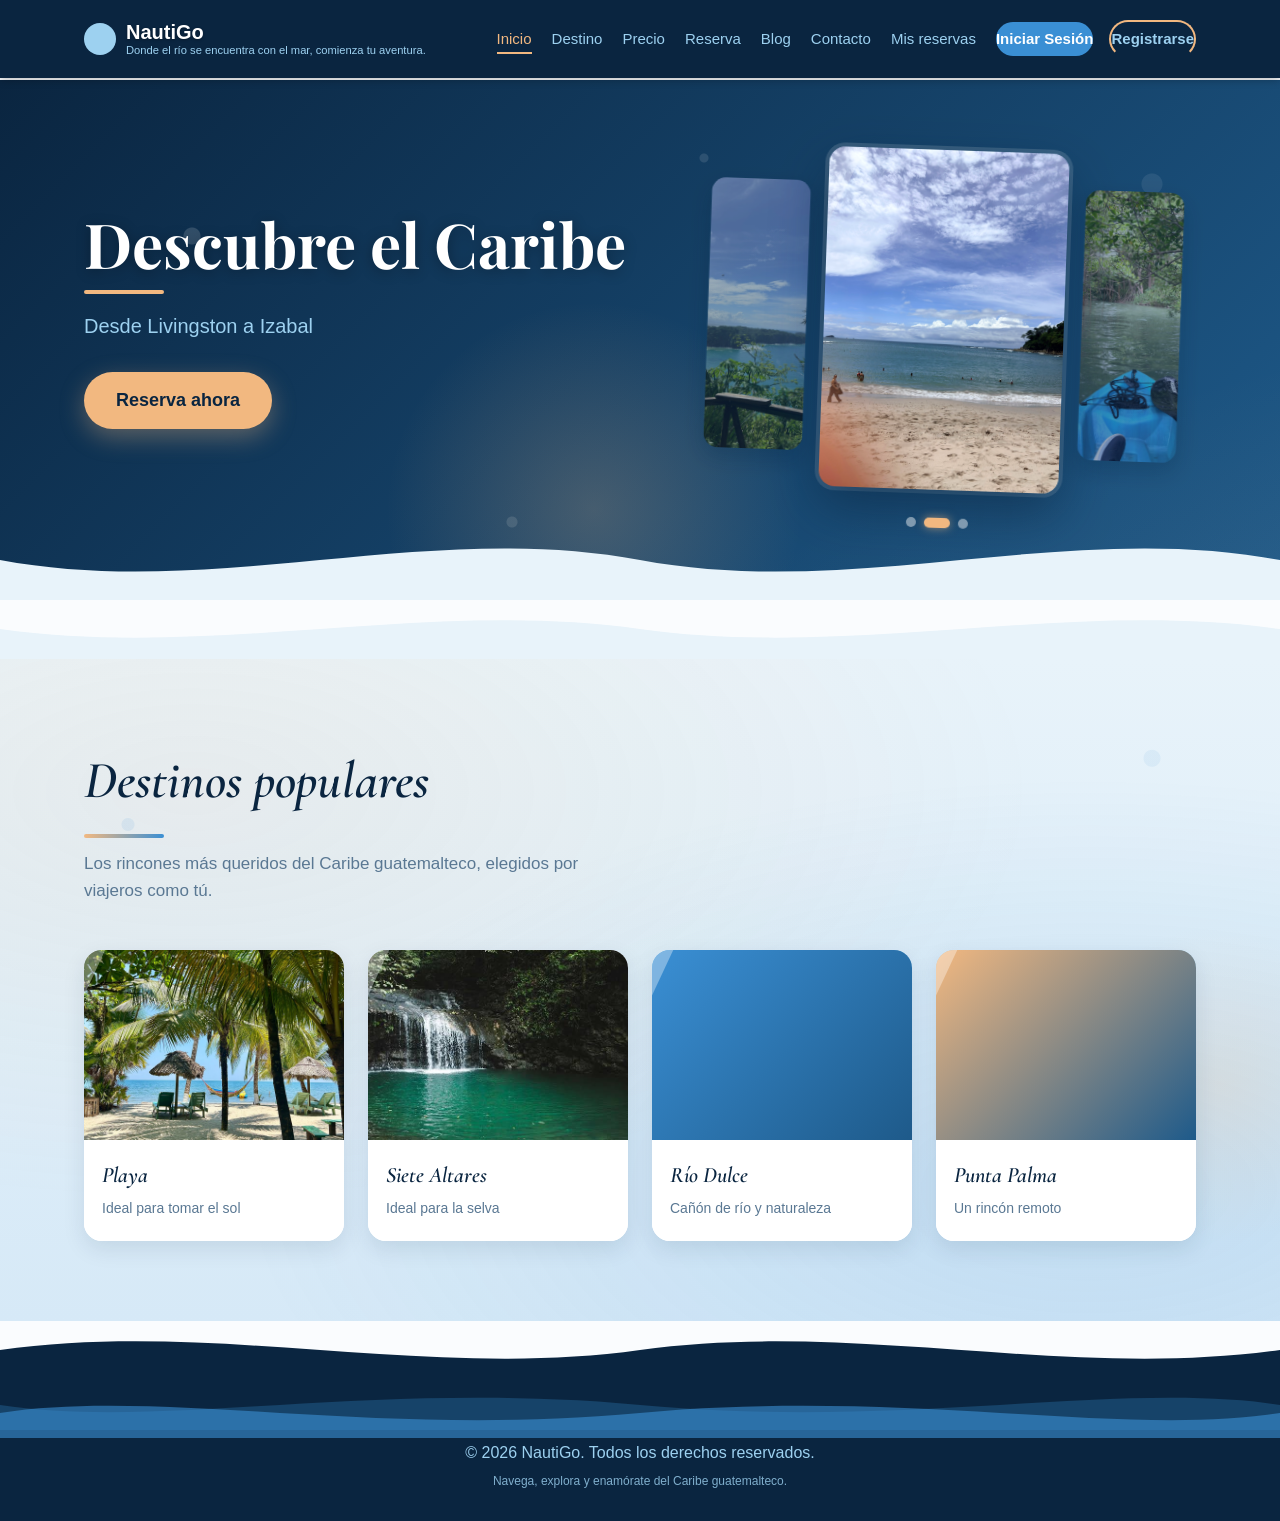
==== NautiGo/index.html @ 856a009d "Segundo guardado" ====
<!DOCTYPE html>
<html lang="es">
<head>
    <meta charset="UTF-8">
    <meta name="viewport" content="width=device-width, initial-scale=1.0">
    <title>NautiGo | Viajes en Lancha por el Caribe</title>

    <link rel="preconnect" href="https://fonts.googleapis.com">
    <link rel="preconnect" href="https://fonts.gstatic.com" crossorigin>
    <link href="https://fonts.googleapis.com/css2?family=Cormorant+Garamond:ital,wght@0,400;0,600;1,400;1,600&family=Playfair+Display:wght@400;700&display=swap" rel="stylesheet">

    <link rel="stylesheet" href="style.css">
</head>
<body>

    <!-- HEADER -->
    <header class="header">
        <div class="container">
            <div class="logo">
                <div class="logo-icon"></div>
                <div class="logo-info">
                    <span class="logo-text">NautiGo</span>
                    <small class="logo-lema">Donde el río se encuentra con el mar, comienza tu aventura.</small>
                </div>
            </div>
            <nav class="nav">
                <ul>
                    <li><a href="#" id="link-inicio" class="active">Inicio</a></li>
                    <li><a href="#" id="link-destino">Destino</a></li>
                    <li><a href="#">Precio</a></li>
                    <li><a href="#">Reserva</a></li>
                    <li><a href="#">Blog</a></li>
                    <li><a href="#">Contacto</a></li>
                    <li><a href="#" id="link-mis-reservas">Mis reservas</a></li>
                    <li id="header-usuario"></li>
                </ul>
            </nav>
        </div>
    </header>

    <!-- VISTA 1: INICIO -->
    <main id="vista-inicio">
        <section class="hero">
            <div class="container">
                <div class="hero-content">
                    <h1 class="hero-title">Descubre el Caribe</h1>
                    <p class="hero-subtitle">Desde Livingston a Izabal</p>
                    <a href="#" class="btn-cta">Reserva ahora</a>
                </div>
                <div class="hero-photo-wrap">
                    <div class="hero-carousel" id="heroCarousel">
                        <div class="carousel-slide" data-slide="0">
                            <img src="img/hero-boat.jpg" alt="Lancha 1">
                        </div>
                        <div class="carousel-slide active" data-slide="1">
                            <img src="img/hero-boat2.jpg" alt="Lancha 2">
                        </div>
                        <div class="carousel-slide" data-slide="2">
                            <img src="img/hero-boat3.jpg" alt="Lancha 3">
                        </div>
                        <button class="carousel-arrow carousel-arrow--prev" id="carouselPrev" aria-label="Anterior">‹</button>
                        <button class="carousel-arrow carousel-arrow--next" id="carouselNext" aria-label="Siguiente">›</button>
                        <div class="carousel-dots" id="carouselDots">
                            <button class="carousel-dot" data-slide="0" aria-label="1"></button>
                            <button class="carousel-dot active" data-slide="1" aria-label="2"></button>
                            <button class="carousel-dot" data-slide="2" aria-label="3"></button>
                        </div>
                    </div>
                </div>
            </div>
            <div class="hero-wave">
                <svg viewBox="0 0 1440 80" preserveAspectRatio="none">
                    <path d="M0,40 C240,80 480,0 720,40 C960,80 1200,0 1440,40 L1440,80 L0,80 Z"></path>
                </svg>
            </div>
        </section>

        <div class="wave-separator wave-separator--to-niebla">
            <svg viewBox="0 0 1440 60" preserveAspectRatio="none">
                <path d="M0,30 C240,60 480,0 720,30 C960,60 1200,0 1440,30 L1440,60 L0,60 Z"></path>
            </svg>
        </div>

        <section class="destinos" id="destinos">
            <div class="container">
                <h2 class="section-title">Destinos populares</h2>
                <p class="section-subtitle">Los rincones más queridos del Caribe guatemalteco, elegidos por viajeros como tú.</p>
                <div class="destinos-grid">
                    <article class="destino-card" id="card-playa">
                        <div class="card-image"><img src="img/playa.jpg" alt="Playa"></div>
                        <div class="card-content"><h3>Playa</h3><p>Ideal para tomar el sol</p></div>
                    </article>
                    <article class="destino-card" id="card-siete-altares">
                        <div class="card-image"><img src="img/siete-altares.jpg" alt="Siete Altares"></div>
                        <div class="card-content"><h3>Siete Altares</h3><p>Ideal para la selva</p></div>
                    </article>
                    <article class="destino-card" id="card-rio-dulce">
                        <div class="card-image"><span class="placeholder-text">Río Dulce</span></div>
                        <div class="card-content"><h3>Río Dulce</h3><p>Cañón de río y naturaleza</p></div>
                    </article>
                    <article class="destino-card" id="card-punta-palma">
                        <div class="card-image"><span class="placeholder-text">Punta Palma</span></div>
                        <div class="card-content"><h3>Punta Palma</h3><p>Un rincón remoto</p></div>
                    </article>
                </div>
            </div>
        </section>

        <div class="wave-separator wave-separator--light-to-dark">
            <svg viewBox="0 0 1440 60" preserveAspectRatio="none">
                <path d="M0,30 C240,0 480,60 720,30 C960,0 1200,60 1440,30 L1440,60 L0,60 Z"></path>
            </svg>
        </div>
    </main>

    <!-- VISTA 2: DESTINOS -->
    <main id="vista-destinos" class="oculto">
        <section class="hero hero-destinos">
            <div class="container">
                <div class="hero-content">
                    <h1 class="hero-title">Nuestros destinos</h1>
                    <p class="hero-subtitle">Encuentra tu próximo lugar en el Caribe</p>
                </div>
            </div>
        </section>
        <div class="wave-separator wave-separator--dark-to-light">
            <svg viewBox="0 0 1440 60" preserveAspectRatio="none">
                <path d="M0,30 C240,60 480,0 720,30 C960,60 1200,0 1440,30 L1440,60 L0,60 Z"></path>
            </svg>
        </div>
        <section class="destinos-area">
            <div class="container destinos-layout">
                <aside class="filtro-caja" id="filtro-caja">
                    <button id="btn-filtrar" class="filtrar-toggle" type="button">Filtrar ▾</button>
                    <div class="filtro-menu">
                        <p class="filtro-menu-titulo">Filtrar por:</p>
                        <div class="filtro-opciones">
                            <button class="filtro-opcion active" type="button" data-filtro="todos">Todos</button>
                            <button class="filtro-opcion" type="button" data-filtro="playa">Playas</button>
                            <button class="filtro-opcion" type="button" data-filtro="rio">Ríos</button>
                        </div>
                    </div>
                </aside>
                <div class="destinos-contenido">
                    <div class="lugares-grid" id="lugares-grid"></div>
                </div>
            </div>
        </section>
    </main>

    <!-- VISTA 3: DETALLE -->
    <main id="vista-detalle" class="oculto">
        <section class="detalle-hero">
            <img id="detalle-imagen" src="" alt="">
            <div class="detalle-overlay">
                <span id="detalle-tipo" class="lugar-tipo"></span>
                <h1 id="detalle-nombre"></h1>
                <p id="detalle-ubicacion"></p>
            </div>
        </section>
        <section class="detalle-area">
            <div class="container detalle-layout">
                <div class="detalle-principal">
                    <button id="btn-volver" class="btn-volver">← Volver</button>
                    <h2 class="detalle-subtitulo">Sobre este destino</h2>
                    <p id="detalle-descripcion" class="detalle-texto"></p>
                    <div class="detalle-cols">
                        <div class="detalle-col"><h3>✅ Incluye</h3><ul id="detalle-incluye"></ul></div>
                        <div class="detalle-col"><h3>❌ No incluye</h3><ul id="detalle-no-incluye"></ul></div>
                    </div>
                    <h2 class="detalle-subtitulo">Hoteles cercanos</h2>
                    <div id="detalle-hoteles" class="detalle-hoteles"></div>
                </div>
                <aside class="detalle-panel">
                    <h3>Calcula tu viaje</h3>
                    <label class="campo"><span>Fecha</span><input type="date" id="detalle-fecha"></label>
                    <div class="campo-doble">
                        <label class="campo"><span>Adultos</span><input type="number" id="detalle-adultos" min="1" max="12" value="2"></label>
                        <label class="campo"><span>Niños</span><input type="number" id="detalle-ninos" min="0" max="12" value="0"></label>
                    </div>
                    <label class="campo"><span>Lancha</span><select id="detalle-lancha"></select></label>
                    <label class="campo checkbox-campo"><input type="checkbox" id="detalle-con-hotel"><span>Agregar hotel</span></label>
                    <div id="detalle-hotel-selector" class="oculto">
                        <label class="campo"><span>Hotel</span><select id="detalle-hotel"></select></label>
                        <label class="campo"><span>Noches</span><input type="number" id="detalle-noches" min="1" max="30" value="1"></label>
                    </div>
                    <div class="detalle-desglose" id="detalle-desglose"></div>
                    <button class="btn-cta detalle-btn-reservar" id="detalle-btn-reservar">Reservar ahora</button>
                    <p id="detalle-temporada-info" class="detalle-temporada-info"></p>
                </aside>
            </div>
        </section>
    </main>

    <!-- VISTA 4: FORMULARIO -->
    <main id="vista-formulario" class="oculto">
        <section class="form-reserva-area">
            <div class="container">
                <button id="form-btn-volver" class="btn-volver">← Volver al detalle</button>
                <div class="form-reserva-layout">
                    <div class="form-reserva-principal">
                        <h1 class="form-reserva-titulo">Completa tu reserva</h1>
                        <p class="form-reserva-sub">Solo faltan tus datos para confirmar el viaje.</p>
                        <form id="form-reserva" novalidate>
                            <div class="campo"><label for="form-nombre">Nombre completo *</label><input type="text" id="form-nombre" required placeholder="Ej: Ana García"></div>
                            <div class="campo-doble">
                                <div class="campo"><label for="form-email">Correo electrónico *</label><input type="email" id="form-email" required placeholder="ana@correo.com"></div>
                                <div class="campo"><label for="form-telefono">Teléfono *</label><input type="tel" id="form-telefono" required placeholder="5555-1234"></div>
                            </div>
                            <div class="campo"><label for="form-notas">Notas adicionales (opcional)</label><textarea id="form-notas" rows="3" placeholder="Alergias, requerimientos especiales..."></textarea></div>
                            <div id="form-error" class="form-error oculto"></div>
                            <button type="submit" class="btn-cta form-btn-confirmar">Confirmar reserva</button>
                        </form>
                    </div>
                    <aside class="form-reserva-resumen">
                        <h3>Resumen de tu viaje</h3>
                        <div id="form-resumen-contenido"></div>
                    </aside>
                </div>
            </div>
        </section>
    </main>

    <!-- VISTA 5: CONFIRMACIÓN -->
    <main id="vista-confirmacion" class="oculto">
        <section class="confirmacion-area">
            <div class="container confirmacion-contenido">
                <div class="confirmacion-icono">✓</div>
                <h1 class="confirmacion-titulo">¡Reserva creada!</h1>
                <p class="confirmacion-sub">Tu código de reserva es:</p>
                <div class="confirmacion-codigo" id="confirmacion-codigo"></div>
                <p class="confirmacion-estado">Estado: <strong>Pendiente de confirmación por el lanchero</strong></p>
                <div class="confirmacion-detalle" id="confirmacion-detalle"></div>
                <div class="confirmacion-acciones">
                    <button id="btn-ver-mis-reservas" class="btn-cta">Ver mis reservas</button>
                    <button id="btn-volver-inicio" class="btn-secundario">Volver al inicio</button>
                </div>
            </div>
        </section>
    </main>

    <!-- VISTA 6: MIS RESERVAS -->
    <main id="vista-mis-reservas" class="oculto">
        <section class="mis-reservas-area">
            <div class="container">
                <button id="mis-reservas-volver" class="btn-volver">← Volver</button>
                <h1 class="mis-reservas-titulo">Mis reservas</h1>
                <p class="mis-reservas-sub">Estas son las reservas guardadas en este navegador.</p>
                <div id="mis-reservas-lista" class="mis-reservas-lista"></div>
                <p id="mis-reservas-vacio" class="mis-reservas-vacio oculto">Aún no tienes reservas. ¡Explora los destinos y reserva tu primer viaje!</p>
            </div>
        </section>
    </main>
<!-- VISTA: LOGIN -->
<main id="vista-login" class="oculto">
    <section class="auth-area">
        <div class="container auth-layout">
            <div class="auth-card">
                <h1 class="auth-titulo">Iniciar sesión</h1>
                <p class="auth-sub">Bienvenido de vuelta a NautiGo</p>
                <form id="form-login">
                    <div class="campo">
                        <label for="login-email">Correo electrónico</label>
                        <input type="email" id="login-email" required placeholder="tu@correo.com">
                    </div>
                    <div class="campo">
                        <label for="login-password">Contraseña</label>
                        <input type="password" id="login-password" required placeholder="••••••">
                    </div>
                    <div id="login-error" class="form-error oculto"></div>
                    <button type="submit" class="btn-cta auth-btn">Entrar</button>
                </form>
                <p class="auth-alt">
                    ¿No tienes cuenta?
                    <a href="#" id="ir-registro">Regístrate aquí</a>
                </p>
                <p class="auth-admin-hint">
                    <small>Admin demo: <strong>admin@nautigo.com</strong> / <strong>admin123</strong></small>
                </p>
            </div>
        </div>
    </section>
</main>

<!-- VISTA: REGISTRO -->
<main id="vista-registro" class="oculto">
    <section class="auth-area">
        <div class="container auth-layout">
            <div class="auth-card auth-card-wide">
                <h1 class="auth-titulo">Crear cuenta</h1>
                <p class="auth-sub">Únete a NautiGo como cliente o lanchero</p>

                <div class="reg-tabs">
                    <button type="button" class="reg-tab active" data-rol="cliente">👤 Cliente</button>
                    <button type="button" class="reg-tab" data-rol="lanchero">🚤 Lanchero</button>
                </div>

                <input type="hidden" id="reg-rol" value="cliente">

                <form id="form-registro">
                    <div class="campo">
                        <label for="reg-nombre">Nombre completo *</label>
                        <input type="text" id="reg-nombre" required placeholder="Ana García">
                    </div>
                    <div class="campo-doble">
                        <div class="campo">
                            <label for="reg-email">Correo *</label>
                            <input type="email" id="reg-email" required placeholder="ana@correo.com">
                        </div>
                        <div class="campo">
                            <label for="reg-telefono">Teléfono</label>
                            <input type="tel" id="reg-telefono" placeholder="5555-1234">
                        </div>
                    </div>
                    <div class="campo">
                        <label for="reg-password">Contraseña * (mín. 6 caracteres)</label>
                        <input type="password" id="reg-password" required placeholder="••••••" minlength="6">
                    </div>

                    <div id="reg-campos-lanchero" class="oculto">
                        <h3 class="reg-seccion">Datos de tu lancha</h3>
                        <div class="campo">
                            <label for="reg-lancha-nombre">Nombre de la lancha</label>
                            <input type="text" id="reg-lancha-nombre" placeholder="Ej: La Perla">
                        </div>
                        <div class="campo-doble">
                            <div class="campo">
                                <label for="reg-lancha-capacidad">Capacidad (personas)</label>
                                <input type="number" id="reg-lancha-capacidad" value="8" min="1" max="30">
                            </div>
                            <div class="campo">
                                <label for="reg-lancha-motor">Motor (HP)</label>
                                <input type="number" id="reg-lancha-motor" value="40" min="5" max="300">
                            </div>
                        </div>
                        <div class="campo">
                            <label for="reg-lancha-gasolina">Costo gasolina por hora (Q)</label>
                            <input type="number" id="reg-lancha-gasolina" value="80" min="10" step="5">
                        </div>
                    </div>

                    <div id="reg-error" class="form-error oculto"></div>
                    <button type="submit" class="btn-cta auth-btn">Registrarme</button>
                </form>
                <p class="auth-alt">
                    ¿Ya tienes cuenta?
                    <a href="#" id="ir-login">Inicia sesión</a>
                </p>
            </div>
        </div>
    </section>
</main>

<!-- VISTA: PANEL LANCHEO -->
<main id="vista-panel-lanchero" class="oculto">
    <section class="panel-area">
        <div class="container">
            <button class="btn-volver" onclick="mostrarInicio()">← Volver al inicio</button>
            <h1 class="panel-titulo">Panel del Lanchero</h1>
            <p class="panel-sub">Gestiona tu cuenta y revisa tus reservas</p>

            <div class="panel-grid">
                <div class="panel-card">
                    <h3>Mi cuenta</h3>
                    <p><strong>Nombre:</strong> <span id="pl-nombre"></span></p>
                    <p><strong>Email:</strong> <span id="pl-email"></span></p>
                    <p><strong>Estado:</strong> <span id="pl-estado"></span></p>
                </div>

                <div class="panel-card">
                    <h3>Mi lancha</h3>
                    <p><strong>Nombre:</strong> <span id="pl-lancha-nombre"></span></p>
                    <p><strong>Capacidad:</strong> <span id="pl-lancha-capacidad"></span></p>
                    <p><strong>Motor:</strong> <span id="pl-lancha-motor"></span></p>
                    <p><strong>Gasolina:</strong> <span id="pl-lancha-gasolina"></span></p>
                    <p><strong>Activa:</strong> <span id="pl-lancha-activa"></span></p>
                </div>
            </div>

            <h2 class="panel-seccion">Mis reservas</h2>
            <div id="pl-reservas" class="panel-lista"></div>
        </div>
    </section>
</main>

<!-- VISTA: PANEL ADMIN -->
<main id="vista-panel-admin" class="oculto">
    <section class="panel-area">
        <div class="container">
            <button class="btn-volver" onclick="mostrarInicio()">← Volver al inicio</button>
            <h1 class="panel-titulo">Panel de Administración</h1>
            <p class="panel-sub">Gestiona lancheros, hoteles y reservas</p>

            <h2 class="panel-seccion">🚤 Lancheros</h2>
            <div id="admin-lancheros" class="panel-lista"></div>

            <h2 class="panel-seccion">🏨 Hoteles</h2>
            <form id="form-hotel-admin" class="admin-form-hotel">
                <div class="campo-doble">
                    <div class="campo">
                        <label>Nombre</label>
                        <input type="text" id="hotel-nombre" required placeholder="Hotel Paraíso">
                    </div>
                    <div class="campo">
                        <label>Categoría</label>
                        <select id="hotel-categoria">
                            <option value="economico">Económico</option>
                            <option value="medio" selected>Medio</option>
                            <option value="boutique">Boutique</option>
                        </select>
                    </div>
                </div>
                <div class="campo-doble">
                    <div class="campo">
                        <label>Precio por noche (Q)</label>
                        <input type="number" id="hotel-precio" required min="50" step="50">
                    </div>
                    <div class="campo">
                        <label>Estrellas (1-5)</label>
                        <input type="number" id="hotel-estrellas" min="1" max="5" value="3">
                    </div>
                </div>
                <div class="campo">
                    <label>Ubicación</label>
                    <input type="text" id="hotel-ubicacion" placeholder="Livingston centro">
                </div>
                <div class="campo">
                    <label>Descripción</label>
                    <textarea id="hotel-descripcion" rows="2" placeholder="Hotel con vista al mar..."></textarea>
                </div>
                <button type="submit" class="btn-cta">Agregar hotel</button>
            </form>
            <div id="admin-hoteles" class="panel-lista"></div>

            <h2 class="panel-seccion">📋 Todas las reservas</h2>
            <div id="admin-reservas" class="panel-lista"></div>
        </div>
    </section>
</main>
    <!-- FOOTER -->
    <footer class="footer">
        <div class="container">
            <p>&copy; 2026 NautiGo. Todos los derechos reservados.</p>
            <small class="footer-lema">Navega, explora y enamórate del Caribe guatemalteco.</small>
        </div>
    </footer>

    <!-- SCRIPTS -->
    <script src="datos.js"></script>
    <script>
        /* NAVEGACIÓN */
        var vistaInicio      = document.getElementById('vista-inicio');
        var vistaDestinos    = document.getElementById('vista-destinos');
        var vistaDetalle     = document.getElementById('vista-detalle');
        var vistaFormulario  = document.getElementById('vista-formulario');
        var vistaConfirmacion= document.getElementById('vista-confirmacion');
        var vistaMisReservas = document.getElementById('vista-mis-reservas');
        var linkInicio       = document.getElementById('link-inicio');
        var linkDestino      = document.getElementById('link-destino');

        function ocultarTodas() {
            vistaInicio.classList.add('oculto');
            vistaDestinos.classList.add('oculto');
            vistaDetalle.classList.add('oculto');
            vistaFormulario.classList.add('oculto');
            vistaConfirmacion.classList.add('oculto');
            vistaMisReservas.classList.add('oculto');
        }

        function mostrarInicio(e) {
            if (e) e.preventDefault();
            ocultarTodas();
            vistaInicio.classList.remove('oculto');
            linkInicio.classList.add('active');
            linkDestino.classList.remove('active');
            window.scrollTo(0, 0);
        }

        function mostrarDestinos(e) {
            if (e) e.preventDefault();
            ocultarTodas();
            vistaDestinos.classList.remove('oculto');
            linkDestino.classList.add('active');
            linkInicio.classList.remove('active');
            window.scrollTo(0, 0);
        }

        linkInicio.addEventListener('click', mostrarInicio);
        linkDestino.addEventListener('click', mostrarDestinos);

        /* LUGARES */
        var lugaresGrid = document.getElementById('lugares-grid');
        var filtroActual = 'todos';
        var observerLugares = null;
        var detalleActualId = null;
        var reservaEnProceso = null;

        function observarTarjetas() {
            var cards = document.querySelectorAll('.lugar-card:not(.visible)');
            if (!('IntersectionObserver' in window)) {
                cards.forEach(function (c) { c.classList.add('visible'); });
                return;
            }
            if (!observerLugares) {
                observerLugares = new IntersectionObserver(function (entries) {
                    entries.forEach(function (entry) {
                        if (entry.isIntersecting) {
                            entry.target.classList.add('visible');
                            observerLugares.unobserve(entry.target);
                        }
                    });
                }, { threshold: 0.15 });
            }
            cards.forEach(function (c) { observerLugares.observe(c); });
        }

        function renderizarLugares() {
            lugaresGrid.innerHTML = '';
            var filtrados = destinos.filter(function (l) {
                return filtroActual === 'todos' || l.tipo === filtroActual;
            });
            filtrados.forEach(function (lugar, i) {
                var card = document.createElement('article');
                card.className = 'lugar-card';
                card.style.animationDelay = (i * 0.08) + 's';
                card.setAttribute('data-id', lugar.id);
                var etiqueta = lugar.tipo.charAt(0).toUpperCase() + lugar.tipo.slice(1);
                card.innerHTML =
                    '<div class="lugar-imagen">' + lugar.nombre + '</div>' +
                    '<div class="lugar-info">' +
                        '<span class="lugar-tipo">' + etiqueta + '</span>' +
                        '<h3>' + lugar.nombre + '</h3>' +
                        '<p>' + lugar.descripcionCorta + '</p>' +
                    '</div>';
                card.addEventListener('click', function () { abrirDetalle(lugar.id); });
                lugaresGrid.appendChild(card);
            });
            observarTarjetas();
        }

        var opciones = document.querySelectorAll('.filtro-opcion');
        opciones.forEach(function (opcion) {
            opcion.addEventListener('click', function () {
                opciones.forEach(function (o) { o.classList.remove('active'); });
                opcion.classList.add('active');
                filtroActual = opcion.getAttribute('data-filtro');
                renderizarLugares();
            });
        });

        renderizarLugares();

        /* PARALLAX */
        (function () {
            var root = document.documentElement;
            var header = document.querySelector('.header');
            var ticking = false;
            function onScroll() {
                var y = window.scrollY || window.pageYOffset;
                root.style.setProperty('--scroll-y', y + 'px');
                if (y > 40) header.classList.add('scrolled');
                else header.classList.remove('scrolled');
                ticking = false;
            }
            window.addEventListener('scroll', function () {
                if (!ticking) {
                    window.requestAnimationFrame(onScroll);
                    ticking = true;
                }
            }, { passive: true });
            onScroll();
        })();

        /* CARRUSEL */
        (function () {
            var carrusel = document.getElementById('heroCarousel');
            if (!carrusel) return;
            var slides = carrusel.querySelectorAll('.carousel-slide');
            var dots   = carrusel.querySelectorAll('.carousel-dot');
            var prev   = document.getElementById('carouselPrev');
            var next   = document.getElementById('carouselNext');
            var actual = 1, total = slides.length, intervalo = null, tiempoAuto = 5000, pausado = false, animando = false;

            function irA(indice) {
                if (animando) return;
                if (indice < 0) indice = total - 1;
                if (indice >= total) indice = 0;
                if (indice === actual) return;
                animando = true;
                slides.forEach(function (s, i) { s.classList.toggle('active', i === indice); });
                dots.forEach(function (d, i) { d.classList.toggle('active', i === indice); });
                actual = indice;
                setTimeout(function () { animando = false; }, 720);
            }
            function siguiente() { irA(actual + 1); }
            function anterior()  { irA(actual - 1); }

            next.addEventListener('click', function () { siguiente(); reiniciarAuto(); });
            prev.addEventListener('click', function () { anterior(); reiniciarAuto(); });

            slides.forEach(function (slide, i) {
                slide.addEventListener('click', function () { irA(i); reiniciarAuto(); });
            });
            dots.forEach(function (dot) {
                dot.addEventListener('click', function () { irA(parseInt(dot.getAttribute('data-slide'), 10)); reiniciarAuto(); });
            });

            function iniciarAuto() {
                detenerAuto();
                intervalo = setInterval(function () { if (!pausado && !animando) siguiente(); }, tiempoAuto);
            }
            function detenerAuto() { if (intervalo) { clearInterval(intervalo); intervalo = null; } }
            function reiniciarAuto() { iniciarAuto(); }

            carrusel.addEventListener('mouseenter', function () { pausado = true; });
            carrusel.addEventListener('mouseleave', function () { pausado = false; });

            document.addEventListener('keydown', function (e) {
                if (vistaInicio.classList.contains('oculto')) return;
                if (e.key === 'ArrowLeft')  { anterior();  reiniciarAuto(); }
                if (e.key === 'ArrowRight') { siguiente(); reiniciarAuto(); }
            });

            var touchStartX = 0;
            carrusel.addEventListener('touchstart', function (e) { touchStartX = e.changedTouches[0].screenX; }, { passive: true });
            carrusel.addEventListener('touchend', function (e) {
                var diff = e.changedTouches[0].screenX - touchStartX;
                if (Math.abs(diff) > 40) { if (diff < 0) siguiente(); else anterior(); reiniciarAuto(); }
            }, { passive: true });

            iniciarAuto();
        })();

        /* DETALLE */
        function hoyISO() {
            var d = new Date();
            return d.getFullYear() + '-' + String(d.getMonth()+1).padStart(2,'0') + '-' + String(d.getDate()).padStart(2,'0');
        }

        function abrirDetalle(destinoId) {
            var destino = destinos.find(function (d) { return d.id === destinoId; });
            if (!destino) return;
            var tour = tourDeDestino(destinoId);
            if (!tour) return;
            detalleActualId = destinoId;

            document.getElementById('detalle-imagen').src = destino.imagen;
            document.getElementById('detalle-imagen').alt = destino.nombre;
            document.getElementById('detalle-nombre').textContent = destino.nombre;
            document.getElementById('detalle-tipo').textContent = destino.tipo;
            document.getElementById('detalle-ubicacion').textContent = '📍 ' + destino.ubicacion;
            document.getElementById('detalle-descripcion').textContent = destino.descripcionLarga;

            var ulIncluye = document.getElementById('detalle-incluye');
            var ulNo = document.getElementById('detalle-no-incluye');
            ulIncluye.innerHTML = '';
            ulNo.innerHTML = '';
            destino.incluye.forEach(function (i) { var li = document.createElement('li'); li.textContent = i; ulIncluye.appendChild(li); });
            destino.noIncluye.forEach(function (i) { var li = document.createElement('li'); li.textContent = i; ulNo.appendChild(li); });

            var contHoteles = document.getElementById('detalle-hoteles');
            contHoteles.innerHTML = '';
            hoteles.forEach(function (h) {
                var estrellas = '★'.repeat(h.estrellas) + '☆'.repeat(5 - h.estrellas);
                var div = document.createElement('div');
                div.className = 'hotel-mini';
                div.innerHTML =
                    '<span class="categoria">' + h.categoria + '</span>' +
                    '<h4>' + h.nombre + '</h4>' +
                    '<div class="estrellas">' + estrellas + '</div>' +
                    '<div class="precio">' + Q(h.precioNoche) + ' <small>/noche</small></div>';
                contHoteles.appendChild(div);
            });

            document.getElementById('detalle-fecha').value = hoyISO();
            document.getElementById('detalle-fecha').min = hoyISO();
            document.getElementById('detalle-adultos').value = Math.max(tour.minPersonas || 1, 2);
            document.getElementById('detalle-ninos').value = 0;

            var selectLancha = document.getElementById('detalle-lancha');
            selectLancha.innerHTML = '';
            lanchas.filter(function (l) { return l.activa; }).forEach(function (l) {
                var lanchero = lancheroDeLancha(l.id);
                var opt = document.createElement('option');
                opt.value = l.id;
                opt.textContent = l.nombre + ' — ' + lanchero.nombre + ' (cap. ' + l.capacidad + ')';
                selectLancha.appendChild(opt);
            });

            var selectHotel = document.getElementById('detalle-hotel');
            selectHotel.innerHTML = '';
            hoteles.forEach(function (h) {
                var opt = document.createElement('option');
                opt.value = h.id;
                opt.textContent = h.nombre + ' — ' + Q(h.precioNoche) + '/noche';
                selectHotel.appendChild(opt);
            });

            document.getElementById('detalle-con-hotel').checked = false;
            document.getElementById('detalle-hotel-selector').classList.add('oculto');
            document.getElementById('detalle-noches').value = 1;

            actualizarDesglose();

            ocultarTodas();
            vistaDetalle.classList.remove('oculto');
            window.scrollTo(0, 0);
        }

        function actualizarDesglose() {
            if (!detalleActualId) return;
            var tour = tourDeDestino(detalleActualId);
            var fecha = document.getElementById('detalle-fecha').value || hoyISO();
            var adultos = parseInt(document.getElementById('detalle-adultos').value, 10) || 1;
            var ninos = parseInt(document.getElementById('detalle-ninos').value, 10) || 0;
            var lanchaId = document.getElementById('detalle-lancha').value;
            var conHotel = document.getElementById('detalle-con-hotel').checked;
            var hotelId = conHotel ? document.getElementById('detalle-hotel').value : null;
            var noches = conHotel ? (parseInt(document.getElementById('detalle-noches').value, 10) || 1) : 0;

            var resultado = calcularPrecioReserva({
                tourId: tour.id, lanchaId: lanchaId, fecha: fecha,
                adultos: adultos, ninos: ninos, hotelId: hotelId, noches: noches
            });

            var d = resultado.desglose;
            var html = '';

            if (tour.tipoPrecio === 'persona') {
                html += '<div class="desglose-linea"><span>' + adultos + ' adulto(s) × ' + Q(tour.precioAdulto) + '</span><span>' + Q(tour.precioAdulto * adultos) + '</span></div>';
                if (ninos > 0) {
                    html += '<div class="desglose-linea"><span>' + ninos + ' niño(s) × ' + Q(tour.precioNino) + '</span><span>' + Q(tour.precioNino * ninos) + '</span></div>';
                }
            } else {
                html += '<div class="desglose-linea"><span>Lancha completa</span><span>' + Q(tour.precioLancha) + '</span></div>';
            }

            html += '<div class="desglose-linea"><span>⛽ Gasolina</span><span>' + Q(d.gasolina) + '</span></div>';

            if (d.costoHotel > 0) {
                html += '<div class="desglose-linea"><span>🏨 Hotel (' + noches + ' noche' + (noches > 1 ? 's' : '') + ')</span><span>' + Q(d.costoHotel) + '</span></div>';
            }
            if (d.multiplicador !== 1) {
                html += '<div class="desglose-linea"><span>Temporada (' + resultado.temporada.nombre + ' ×' + d.multiplicador + ')</span><span>' + Q(d.total - d.subtotal) + '</span></div>';
            }
            html += '<div class="desglose-linea desglose-total"><span>Total</span><span>' + Q(d.total) + '</span></div>';
            document.getElementById('detalle-desglose').innerHTML = html;

            var info = document.getElementById('detalle-temporada-info');
            info.textContent = resultado.temporada.nombre + ' (×' + resultado.temporada.multiplicador + ')';
            info.className = 'detalle-temporada-info' + (resultado.temporada.id === 'alta' ? ' alta' : '');
        }

        ['detalle-fecha','detalle-adultos','detalle-ninos','detalle-lancha','detalle-hotel','detalle-noches'].forEach(function (id) {
            var el = document.getElementById(id);
            if (el) { el.addEventListener('input', actualizarDesglose); el.addEventListener('change', actualizarDesglose); }
        });

        document.getElementById('detalle-con-hotel').addEventListener('change', function () {
            document.getElementById('detalle-hotel-selector').classList.toggle('oculto', !this.checked);
            actualizarDesglose();
        });

        document.getElementById('btn-volver').addEventListener('click', function () {
            ocultarTodas();
            vistaDestinos.classList.remove('oculto');
            linkDestino.classList.add('active');
            linkInicio.classList.remove('active');
            window.scrollTo(0, 0);
        });

        /* TARJETAS DESTACADAS DEL INICIO */
        var mapaTarjetas = {
            'card-playa': 'playa-blanca',
            'card-siete-altares': 'siete-altares',
            'card-rio-dulce': 'rio-dulce',
            'card-punta-palma': 'punta-palma'
        };
        Object.keys(mapaTarjetas).forEach(function (cardId) {
            var card = document.getElementById(cardId);
            if (card) {
                card.style.cursor = 'pointer';
                card.addEventListener('click', function () { abrirDetalle(mapaTarjetas[cardId]); });
            }
        });

        /* RESERVAS */
        var RESERVAS_KEY = 'nautigo_reservas';

        function leerReservas() {
            try { var d = localStorage.getItem(RESERVAS_KEY); return d ? JSON.parse(d) : []; }
            catch (e) { return []; }
        }
        function guardarReservas(lista) { localStorage.setItem(RESERVAS_KEY, JSON.stringify(lista)); }
        function agregarReserva(r) { var l = leerReservas(); l.unshift(r); guardarReservas(l); }
        function actualizarEstadoReserva(codigo, estado) {
            var l = leerReservas();
            var i = l.findIndex(function (r) { return r.codigo === codigo; });
            if (i >= 0) { l[i].estado = estado; guardarReservas(l); }
            return i >= 0;
        }
        function eliminarReserva(codigo) {
            var l = leerReservas();
            l = l.filter(function (r) { return r.codigo !== codigo; });
            guardarReservas(l);
        }
        function generarCodigo() {
            var year = new Date().getFullYear();
            var lista = leerReservas();
            var num = lista.length + 1;
            var codigo;
            do {
                codigo = 'NGO-' + year + '-' + String(num).padStart(4, '0');
                num++;
            } while (lista.some(function (r) { return r.codigo === codigo; }));
            return codigo;
        }

        function abrirFormulario() {
            if (!detalleActualId) return;
            var tour = tourDeDestino(detalleActualId);
            if (!tour) return;

            var fecha = document.getElementById('detalle-fecha').value;
            var adultos = parseInt(document.getElementById('detalle-adultos').value, 10) || 1;
            var ninos = parseInt(document.getElementById('detalle-ninos').value, 10) || 0;
            var lanchaId = document.getElementById('detalle-lancha').value;
            var conHotel = document.getElementById('detalle-con-hotel').checked;
            var hotelId = conHotel ? document.getElementById('detalle-hotel').value : null;
            var noches = conHotel ? (parseInt(document.getElementById('detalle-noches').value, 10) || 1) : 0;

            var resultado = calcularPrecioReserva({
                tourId: tour.id, lanchaId: lanchaId, fecha: fecha,
                adultos: adultos, ninos: ninos, hotelId: hotelId, noches: noches
            });

            var destino = destinos.find(function (d) { return d.id === detalleActualId; });
            var lanchero = lancheroDeLancha(lanchaId);

            reservaEnProceso = {
                destinoId: detalleActualId, destinoNombre: destino.nombre,
                tourId: tour.id, tourNombre: tour.nombre,
                lanchaId: lanchaId, lanchaNombre: resultado.lancha.nombre, lancheroNombre: lanchero.nombre,
                fecha: fecha, adultos: adultos, ninos: ninos,
                hotelId: hotelId, hotelNombre: resultado.hotel ? resultado.hotel.nombre : null, noches: noches,
                desglose: resultado.desglose, temporada: resultado.temporada
            };

            var html = '';
            html += '<div class="resumen-item"><span>Destino</span><strong>' + destino.nombre + '</strong></div>';
            html += '<div class="resumen-item"><span>Tour</span><strong>' + tour.nombre + '</strong></div>';
            html += '<div class="resumen-item"><span>Fecha</span><strong>' + fecha + '</strong></div>';
            html += '<div class="resumen-item"><span>Lancha</span><strong>' + resultado.lancha.nombre + '</strong></div>';
            html += '<div class="resumen-item"><span>Lanchero</span><strong>' + lanchero.nombre + '</strong></div>';
            html += '<div class="resumen-item"><span>Personas</span><strong>' + adultos + ' adulto(s), ' + ninos + ' niño(s)</strong></div>';
            if (hotelId) {
                html += '<div class="resumen-item"><span>Hotel</span><strong>' + resultado.hotel.nombre + ' (' + noches + ' noche' + (noches > 1 ? 's' : '') + ')</strong></div>';
            }
            html += '<div class="resumen-item total"><span>Total</span><span>' + Q(reservaEnProceso.desglose.total) + '</span></div>';
            document.getElementById('form-resumen-contenido').innerHTML = html;

            document.getElementById('form-reserva').reset();
            document.getElementById('form-error').classList.add('oculto');

            ocultarTodas();
            vistaFormulario.classList.remove('oculto');
            window.scrollTo(0, 0);
        }

        document.getElementById('detalle-btn-reservar').addEventListener('click', abrirFormulario);

        document.getElementById('form-reserva').addEventListener('submit', function (e) {
            e.preventDefault();
            var nombre = document.getElementById('form-nombre').value.trim();
            var email = document.getElementById('form-email').value.trim();
            var telefono = document.getElementById('form-telefono').value.trim();
            var notas = document.getElementById('form-notas').value.trim();
            var error = document.getElementById('form-error');

            if (!nombre || nombre.length < 3) { error.textContent = 'Por favor escribe tu nombre completo.'; error.classList.remove('oculto'); return; }
            if (!email || !/^[^\s@]+@[^\s@]+\.[^\s@]+$/.test(email)) { error.textContent = 'Por favor escribe un correo válido.'; error.classList.remove('oculto'); return; }
            if (!telefono || telefono.length < 7) { error.textContent = 'Por favor escribe un teléfono válido.'; error.classList.remove('oculto'); return; }

            var codigo = generarCodigo();
            var reserva = {
                codigo: codigo,
                creadaEn: new Date().toISOString(),
                estado: 'pendiente',
                cliente: { nombre: nombre, email: email, telefono: telefono },
                notas: notas,
                destinoId: reservaEnProceso.destinoId, destinoNombre: reservaEnProceso.destinoNombre,
                tourId: reservaEnProceso.tourId, tourNombre: reservaEnProceso.tourNombre,
                lanchaId: reservaEnProceso.lanchaId, lanchaNombre: reservaEnProceso.lanchaNombre,
                lancheroNombre: reservaEnProceso.lancheroNombre,
                fecha: reservaEnProceso.fecha, adultos: reservaEnProceso.adultos, ninos: reservaEnProceso.ninos,
                hotelId: reservaEnProceso.hotelId, hotelNombre: reservaEnProceso.hotelNombre, noches: reservaEnProceso.noches,
                desglose: reservaEnProceso.desglose, temporada: reservaEnProceso.temporada
            };
            agregarReserva(reserva);
            // Sumar puntos si hay sesión de cliente
var sesion = leerSesion();
if (sesion && sesion.rol === 'cliente') {
    var puntosGanados = calcularPuntosGanados(reserva.desglose.total);
    agregarPuntosAUsuario(sesion.id, puntosGanados);
    reserva.puntosGanados = puntosGanados;
    actualizarUIUsuario();
}
            mostrarConfirmacion(reserva);
        });

        function mostrarConfirmacion(reserva) {
            document.getElementById('confirmacion-codigo').textContent = reserva.codigo;
            var html = '';
            html += '<div class="resumen-item"><span>Destino</span><strong>' + reserva.destinoNombre + '</strong></div>';
            html += '<div class="resumen-item"><span>Fecha</span><strong>' + reserva.fecha + '</strong></div>';
            html += '<div class="resumen-item"><span>Lancha</span><strong>' + reserva.lanchaNombre + ' — ' + reserva.lancheroNombre + '</strong></div>';
            html += '<div class="resumen-item"><span>Personas</span><strong>' + reserva.adultos + ' adulto(s), ' + reserva.ninos + ' niño(s)</strong></div>';
            if (reserva.hotelNombre) {
                html += '<div class="resumen-item"><span>Hotel</span><strong>' + reserva.hotelNombre + ' (' + reserva.noches + ' noche' + (reserva.noches > 1 ? 's' : '') + ')</strong></div>';
            }
            html += '<div class="resumen-item total"><span>Total</span><span>' + Q(reserva.desglose.total) + '</span></div>';
            document.getElementById('confirmacion-detalle').innerHTML = html;

            ocultarTodas();
            vistaConfirmacion.classList.remove('oculto');
            window.scrollTo(0, 0);
        }

        function abrirMisReservas() {
            var lista = leerReservas();
            var cont = document.getElementById('mis-reservas-lista');
            var vacio = document.getElementById('mis-reservas-vacio');
            cont.innerHTML = '';

            if (lista.length === 0) {
                cont.classList.add('oculto');
                vacio.classList.remove('oculto');
            } else {
                cont.classList.remove('oculto');
                vacio.classList.add('oculto');
                lista.forEach(function (r, i) {
                    var card = document.createElement('div');
                    card.className = 'reserva-card estado-' + r.estado;
                    card.style.animationDelay = (i * 0.06) + 's';
                    var estadoTexto = { pendiente: '⏳ Pendiente', confirmada: '✅ Confirmada', cancelada: '❌ Cancelada', completada: '🏁 Completada' }[r.estado] || r.estado;
                    var acciones = '';
                    if (r.estado === 'pendiente') {
                        acciones = '<button class="cancelar" data-codigo="' + r.codigo + '">Cancelar reserva</button>';
                    } else if (r.estado === 'cancelada') {
                        acciones = '<button data-codigo="' + r.codigo + '" data-accion="eliminar">Eliminar del historial</button>';
                    }
                    card.innerHTML =
                        '<div>' +
                            '<div class="reserva-codigo">' + r.codigo + '</div>' +
                            '<div class="reserva-nombre">' + r.destinoNombre + '</div>' +
                            '<div class="reserva-fecha-lugar">📅 ' + r.fecha + ' · 👥 ' + r.adultos + ' adulto(s), ' + r.ninos + ' niño(s)</div>' +
                        '</div>' +
                        '<div>' +
                            '<div class="reserva-total">' + Q(r.desglose.total) + '</div>' +
                            '<div class="reserva-estado">' + estadoTexto + '</div>' +
                        '</div>' +
                        (acciones ? '<div class="reserva-acciones">' + acciones + '</div>' : '');
                    cont.appendChild(card);
                });
                cont.querySelectorAll('button').forEach(function (btn) {
                    btn.addEventListener('click', function () {
                        var codigo = btn.getAttribute('data-codigo');
                        var accion = btn.getAttribute('data-accion');
                        if (accion === 'eliminar') {
                            if (confirm('¿Eliminar esta reserva del historial?')) { eliminarReserva(codigo); abrirMisReservas(); }
                        } else {
                            if (confirm('¿Seguro que quieres cancelar la reserva ' + codigo + '?')) { actualizarEstadoReserva(codigo, 'cancelada'); abrirMisReservas(); }
                        }
                    });
                });
            }
            ocultarTodas();
            vistaMisReservas.classList.remove('oculto');
            window.scrollTo(0, 0);
        }

        document.getElementById('form-btn-volver').addEventListener('click', function () {
            ocultarTodas();
            vistaDetalle.classList.remove('oculto');
            window.scrollTo(0, 0);
        });
        document.getElementById('btn-ver-mis-reservas').addEventListener('click', abrirMisReservas);
        document.getElementById('btn-volver-inicio').addEventListener('click', function () { mostrarInicio(); });
        document.getElementById('mis-reservas-volver').addEventListener('click', function () { mostrarInicio(); });
        document.getElementById('link-mis-reservas').addEventListener('click', function (e) { e.preventDefault(); abrirMisReservas(); });
    </script>
<script src="datos.js"></script>
<script src="auth.js"></script>
<script src="auth-ui.js"></script>
</body>
</html>
---- NautiGo/style.css ----
/* =========================================
   NAUTIGO — HOJA DE ESTILOS COMPLETA
   Paleta D + Parallax + Carrusel + Reservas
   ========================================= */

/* 00. VARIABLES */
:root {
    --profundo: #0A2540;
    --medio: #1E5A8A;
    --vivo: #3A8FD4;
    --celeste: #9DD1F0;
    --acento-calido: #F2B880;
    --niebla: #E8F3FA;
    --hielo: #FAFCFE;
    --texto-suave: #5A7893;
    --blanco: #FFFFFF;

    --font-titulo: 'Playfair Display', Georgia, serif;
    --font-carta: 'Cormorant Garamond', Georgia, serif;
    --font-cuerpo: 'Helvetica Neue', Helvetica, Arial, sans-serif;

    --radio: 12px;
    --sombra-suave: 0 2px 10px rgba(10,37,64,0.1);
    --sombra-fuerte: 0 20px 35px rgba(10,37,64,0.35);
    --transicion: all 0.3s ease;

    --scroll-y: 0px;
}

/* 01. RESET */
* { margin: 0; padding: 0; box-sizing: border-box; }
html { scroll-behavior: smooth; }
body {
    font-family: var(--font-cuerpo);
    color: #333;
    background-color: var(--hielo);
    line-height: 1.6;
    overflow-x: hidden;
}
ul { list-style: none; }
a { text-decoration: none; color: inherit; transition: var(--transicion); }
.container { width: 90%; max-width: 1200px; margin: 0 auto; padding: 0 20px; }

/* 02. BOTONES */
.btn-cta, .btn-login {
    display: inline-block;
    padding: 12px 28px;
    border-radius: 50px;
    font-weight: bold;
    text-align: center;
    cursor: pointer;
    transition: var(--transicion);
}

/* 03. ANIMACIONES */
@keyframes fadeUp {
    from { opacity: 0; transform: translateY(40px); }
    to   { opacity: 1; transform: translateY(0); }
}
@keyframes fadeIn {
    from { opacity: 0; }
    to   { opacity: 1; }
}
@keyframes slideInLeft {
    from { opacity: 0; transform: translateX(-60px); }
    to   { opacity: 1; transform: translateX(0); }
}
@keyframes pulseGlow {
    0%, 100% { box-shadow: 0 0 10px rgba(157,209,240,0.5); }
    50%      { box-shadow: 0 0 22px rgba(157,209,240,0.9); }
}
@keyframes popIn {
    0%   { transform: scale(1); }
    50%  { transform: scale(1.12); }
    100% { transform: scale(1); }
}
@keyframes waveSlow {
    from { transform: translateX(0); }
    to   { transform: translateX(-50%); }
}
@keyframes waveSlower {
    from { transform: translateX(0); }
    to   { transform: translateX(-50%); }
}
@keyframes gradientShift {
    0%   { background-position: 0% 50%; }
    50%  { background-position: 100% 50%; }
    100% { background-position: 0% 50%; }
}
@keyframes bubbleRise {
    from { transform: translateY(0); opacity: 1; }
    to   { transform: translateY(-60px); opacity: 0.6; }
}
@keyframes floatCircle {
    0%, 100% { transform: translate(0, 0) scale(1); }
    50%      { transform: translate(30px, -30px) scale(1.1); }
}
@keyframes photoEntrance {
    from { opacity: 0; transform: rotate(8deg) translateY(40px) scale(0.9); }
    to   { opacity: 1; transform: rotate(2deg) translateY(0) scale(1); }
}
@keyframes photoFloat {
    0%, 100% { transform: rotate(2deg) translateY(0); }
    50%      { transform: rotate(2deg) translateY(-14px); }
}
@keyframes growLine {
    from { width: 0; opacity: 0; }
    to   { width: 80px; opacity: 1; }
}

/* 04. HEADER */
.header {
    background-color: var(--profundo);
    padding: 20px 0;
    position: fixed;
    width: 100%;
    top: 0;
    left: 0;
    z-index: 1000;
    box-shadow: 0 2px 8px rgba(0,0,0,0.25);
    animation: fadeIn 0.8s ease;
    transition: padding 0.3s ease, box-shadow 0.3s ease;
}
.header.scrolled {
    padding: 10px 0;
    box-shadow: 0 6px 20px rgba(0,0,0,0.35);
}
.header .container { display: flex; justify-content: space-between; align-items: center; }
.logo { display: flex; align-items: center; gap: 10px; }
.logo-icon {
    width: 32px; height: 32px;
    background-color: var(--celeste);
    border-radius: 50%;
    animation: pulseGlow 2.5s ease-in-out infinite;
    transition: width 0.3s ease, height 0.3s ease;
}
.header.scrolled .logo-icon { width: 26px; height: 26px; }
.logo-info { display: flex; flex-direction: column; line-height: 1.2; }
.logo-text {
    font-size: 20px; font-weight: bold; color: var(--blanco);
    text-shadow: 0 1px 3px rgba(0,0,0,0.3);
    transition: font-size 0.3s ease;
}
.header.scrolled .logo-text { font-size: 18px; }
.logo-lema { font-size: 0.7rem; color: var(--celeste); font-weight: 300; }
.nav ul { display: flex; align-items: center; gap: 20px; }
.nav a {
    font-size: 15px; color: var(--celeste);
    padding: 5px 0; border-bottom: 2px solid transparent;
}
.nav a:hover, .nav a.active {
    color: var(--acento-calido);
    border-bottom: 2px solid var(--acento-calido);
}
.btn-login {
    background-color: var(--vivo);
    color: var(--blanco) !important;
    padding: 8px 20px; font-size: 14px;
    border-bottom: none !important;
}
.btn-login:hover { background-color: var(--medio); transform: translateY(-2px); }

/* 05. HERO */
.hero {
    min-height: 500px;
    margin-top: 80px;
    position: relative;
    display: flex;
    align-items: center;
    padding: 60px 0 100px;
    overflow: hidden;
    background:
        radial-gradient(ellipse at 85% 80%, rgba(242,184,128,0.18), transparent 55%),
        linear-gradient(135deg, #0A2540 0%, #1E5A8A 50%, #3A8FD4 100%);
    background-size: 200% 200%;
    animation: gradientShift 18s ease infinite;
    color: var(--blanco);
}
.hero::before {
    content: "";
    position: absolute; inset: 0;
    background-image:
        radial-gradient(circle at 15% 30%, rgba(255,255,255,0.15) 0 8px, transparent 9px),
        radial-gradient(circle at 75% 70%, rgba(255,255,255,0.1) 0 6px, transparent 7px),
        radial-gradient(circle at 40% 85%, rgba(255,255,255,0.12) 0 5px, transparent 6px),
        radial-gradient(circle at 90% 20%, rgba(255,255,255,0.08) 0 10px, transparent 11px),
        radial-gradient(circle at 55% 15%, rgba(255,255,255,0.11) 0 4px, transparent 5px);
    animation: bubbleRise 14s linear infinite;
    transform: translateY(calc(var(--scroll-y) * 0.2));
    z-index: 0;
    pointer-events: none;
}
.hero::after {
    content: "";
    position: absolute; bottom: -120px; left: 30%;
    width: 420px; height: 420px;
    background: radial-gradient(circle, rgba(242,184,128,0.22), transparent 70%);
    border-radius: 50%;
    animation: floatCircle 14s ease-in-out infinite;
    transform: translateY(calc(var(--scroll-y) * 0.35));
    z-index: 0;
    pointer-events: none;
}
.hero .container {
    position: relative; z-index: 1;
    display: flex; align-items: center; justify-content: space-between; gap: 40px;
}
.hero-content {
    flex: 1; max-width: 560px; text-align: left;
    transform: translateY(calc(var(--scroll-y) * -0.08));
}
.hero-title {
    font-family: var(--font-titulo);
    font-size: 62px; font-weight: 700; line-height: 1.05;
    margin-bottom: 16px;
    text-shadow: 0 2px 14px rgba(0,0,0,0.3);
    animation: slideInLeft 0.9s ease 0.1s both;
}
.hero-title::after {
    content: ""; display: block;
    width: 80px; height: 4px; margin-top: 14px;
    background: var(--acento-calido); border-radius: 4px;
    animation: growLine 1s ease 0.6s both;
}
.hero-subtitle {
    font-size: 20px; margin-bottom: 30px; font-weight: 300;
    color: var(--celeste);
    animation: slideInLeft 0.9s ease 0.3s both;
}
.btn-cta {
    background-color: var(--acento-calido);
    color: var(--profundo);
    font-size: 18px; font-weight: bold; padding: 14px 32px;
    box-shadow: 0 8px 24px rgba(242,184,128,0.35);
    animation: slideInLeft 0.9s ease 0.5s both;
}
.btn-cta:hover {
    background-color: #F7C89A;
    transform: translateY(-4px) scale(1.05);
    box-shadow: 0 12px 30px rgba(242,184,128,0.55);
}

/* CARRUSEL DEL HERO */
.hero-photo-wrap {
    position: relative;
    flex-shrink: 0;
    animation:
        photoEntrance 1s ease 0.4s both,
        photoFloat 6s ease-in-out 1.4s infinite;
    transform: rotate(2deg) translateY(calc(var(--scroll-y) * 0.15));
    transition: transform 0.6s ease;
}
.hero-carousel {
    position: relative;
    display: flex;
    align-items: center;
    justify-content: center;
    gap: 12px;
    padding: 10px;
}
.carousel-slide {
    position: relative;
    width: 110px;
    height: 300px;
    border-radius: 16px;
    overflow: hidden;
    box-shadow: 0 10px 25px rgba(10,37,64,0.35);
    cursor: pointer;
    transition: width 0.6s ease, transform 0.6s ease, opacity 0.6s ease;
    opacity: 0.7;
    transform: scale(0.9);
    flex-shrink: 0;
}
.carousel-slide img {
    width: 100%; height: 100%; object-fit: cover; display: block;
    transition: transform 0.9s ease, filter 0.7s ease;
    filter: brightness(0.85);
}
.carousel-slide.active {
    width: 240px;
    height: 340px;
    opacity: 1;
    transform: scale(1);
    box-shadow:
        0 20px 50px rgba(10,37,64,0.55),
        0 0 0 4px rgba(255,255,255,0.15);
    z-index: 2;
}
.carousel-slide.active img { filter: brightness(1.05) saturate(1.1); }
.carousel-slide:hover:not(.active) { opacity: 0.9; transform: scale(0.95); }
.carousel-slide.active::after {
    content: ""; position: absolute;
    top: -50%; left: -60%; width: 40%; height: 200%;
    background: rgba(255,255,255,0.22);
    transform: rotate(25deg);
    transition: left 0.9s ease;
    pointer-events: none;
    z-index: 5;
}
.hero-carousel:hover .carousel-slide.active::after { left: 130%; }

.carousel-arrow {
    position: absolute;
    top: 50%;
    transform: translateY(-50%);
    width: 44px; height: 44px;
    border-radius: 50%;
    border: none;
    background: rgba(10,37,64,0.55);
    color: var(--blanco);
    font-size: 26px; font-weight: bold; line-height: 1;
    cursor: pointer;
    display: flex; align-items: center; justify-content: center;
    opacity: 0;
    transition: opacity 0.3s ease, background 0.3s ease, transform 0.3s ease;
    z-index: 10;
    backdrop-filter: blur(6px);
    -webkit-backdrop-filter: blur(6px);
}
.carousel-arrow--prev { left: -10px; }
.carousel-arrow--next { right: -10px; }
.hero-carousel:hover .carousel-arrow { opacity: 1; }
.carousel-arrow:hover {
    background: var(--acento-calido);
    color: var(--profundo);
    transform: translateY(-50%) scale(1.1);
}
.carousel-dots {
    position: absolute;
    bottom: -28px; left: 50%;
    transform: translateX(-50%);
    display: flex; gap: 8px;
    z-index: 6;
}
.carousel-dot {
    width: 10px; height: 10px;
    border-radius: 50%;
    border: none;
    background: rgba(255,255,255,0.45);
    cursor: pointer;
    padding: 0;
    transition: all 0.3s ease;
}
.carousel-dot:hover { background: rgba(255,255,255,0.8); transform: scale(1.2); }
.carousel-dot.active {
    background: var(--acento-calido);
    width: 26px;
    border-radius: 6px;
    box-shadow: 0 0 10px rgba(242,184,128,0.6);
}
.hero-wave {
    position: absolute; bottom: 0; left: 0; width: 100%;
    line-height: 0; z-index: 1;
}
.hero-wave svg { display: block; width: 100%; height: 80px; }
.hero-wave svg path { fill: var(--niebla); }

/* 06. SEPARADORES */
.wave-separator {
    position: relative; height: 60px; margin-top: -1px;
    overflow: hidden; line-height: 0;
}
.wave-separator svg {
    position: absolute; bottom: 0; left: 0;
    width: 100%; height: 100%; display: block;
}
.wave-separator--to-niebla svg path     { fill: var(--niebla); }
.wave-separator--light-to-dark svg path { fill: var(--profundo); }
.wave-separator--dark-to-light svg path { fill: var(--hielo); }

/* 07. DESTINOS DESTACADOS */
.destinos {
    padding: 80px 0;
    position: relative;
    overflow: hidden;
    background:
        radial-gradient(ellipse at 15% 20%, rgba(242,184,128,0.10), transparent 55%),
        radial-gradient(ellipse at 85% 80%, rgba(58,143,212,0.15), transparent 55%),
        linear-gradient(180deg, var(--niebla), #D6E9F7);
}
.destinos::before {
    content: ""; position: absolute; inset: 0;
    background-image:
        radial-gradient(circle at 10% 25%, rgba(58,143,212,0.10) 0 6px, transparent 7px),
        radial-gradient(circle at 80% 60%, rgba(58,143,212,0.08) 0 5px, transparent 6px),
        radial-gradient(circle at 45% 80%, rgba(242,184,128,0.10) 0 4px, transparent 5px),
        radial-gradient(circle at 90% 15%, rgba(58,143,212,0.08) 0 8px, transparent 9px);
    animation: bubbleRise 18s linear infinite;
    pointer-events: none;
    z-index: 0;
}
.destinos::after {
    content: ""; position: absolute;
    top: 40%; right: -100px;
    width: 320px; height: 320px;
    background: radial-gradient(circle, rgba(242,184,128,0.18), transparent 70%);
    border-radius: 50%;
    animation: floatCircle 16s ease-in-out infinite;
    pointer-events: none;
    z-index: 0;
}
.destinos .container { position: relative; z-index: 1; }

.section-title {
    font-family: var(--font-carta);
    font-style: italic;
    font-weight: 600;
    font-size: 52px;
    color: var(--profundo);
    margin-bottom: 12px;
    position: relative;
    display: inline-block;
    animation: slideInLeft 0.9s ease 0.1s both;
}
.section-title::after {
    content: ""; display: block;
    width: 0; height: 4px; margin-top: 12px;
    background: linear-gradient(90deg, var(--acento-calido), var(--vivo));
    border-radius: 4px;
    animation: growLine 1.1s ease 0.5s forwards;
}
.section-subtitle {
    font-size: 17px;
    color: var(--texto-suave);
    margin-bottom: 45px;
    max-width: 520px;
    animation: slideInLeft 0.9s ease 0.3s both;
}
.destinos-grid {
    display: grid;
    grid-template-columns: repeat(4, 1fr);
    gap: 24px;
}
.destino-card {
    position: relative;
    background-color: var(--blanco);
    border-radius: 18px;
    overflow: hidden;
    box-shadow: 0 8px 22px rgba(10,37,64,0.10);
    cursor: pointer;
    transition: transform 0.5s cubic-bezier(.2,.8,.2,1), box-shadow 0.5s ease;
    opacity: 0;
    transform: translateY(50px);
    animation: fadeUp 0.9s ease forwards;
}
.destino-card:nth-child(1) { animation-delay: 0.15s; }
.destino-card:nth-child(2) { animation-delay: 0.30s; }
.destino-card:nth-child(3) { animation-delay: 0.45s; }
.destino-card:nth-child(4) { animation-delay: 0.60s; }
.destino-card::after {
    content: ""; position: absolute;
    left: 0; bottom: 0; height: 5px; width: 0;
    background: linear-gradient(90deg, var(--acento-calido), var(--vivo));
    transition: width 0.5s ease;
    z-index: 2;
}
.destino-card::before {
    content: ""; position: absolute;
    top: -50%; left: -60%; width: 40%; height: 200%;
    background: rgba(255,255,255,0.35);
    transform: rotate(25deg);
    transition: left 0.9s ease;
    pointer-events: none;
    z-index: 3;
}
.destino-card:hover::before { left: 130%; }
.destino-card:hover {
    transform: translateY(-16px) scale(1.04) rotate(-1deg);
    box-shadow: 0 24px 48px rgba(10,37,64,0.32);
}
.destino-card:hover::after { width: 100%; }
.card-image {
    height: 190px;
    background-color: var(--celeste);
    overflow: hidden;
    position: relative;
}
.card-image img {
    width: 100%; height: 100%; object-fit: cover; display: block;
    transition: transform 0.7s ease, filter 0.5s ease;
}
.destino-card:hover .card-image img {
    transform: scale(1.15);
    filter: brightness(1.2) saturate(1.35);
}
.placeholder-text { display: none; }
#card-playa .card-image         { background-image: url('img/playa.jpg'), linear-gradient(135deg, #3A8FD4, #0A2540); background-size: cover; }
#card-siete-altares .card-image { background-image: url('img/siete-altares.jpg'), linear-gradient(135deg, #1E5A8A, #0A2540); background-size: cover; }
#card-rio-dulce .card-image     { background-image: url('img/destino-rio-dulce.jpg'), linear-gradient(135deg, #3A8FD4, #1E5A8A); background-size: cover; }
#card-punta-palma .card-image   { background-image: url('img/destino-punta-palma.jpg'), linear-gradient(135deg, #F2B880, #1E5A8A); background-size: cover; }
.card-content {
    position: relative;
    padding: 18px 18px 22px;
    background-color: var(--blanco);
    z-index: 4;
    transition: transform 0.4s ease;
}
.destino-card:hover .card-content { transform: translateY(-4px); }
.card-content h3 {
    font-family: var(--font-carta);
    font-style: italic;
    font-weight: 600;
    font-size: 22px;
    color: var(--profundo);
    margin-bottom: 4px;
    transition: color 0.3s ease, letter-spacing 0.4s ease;
}
.destino-card:hover .card-content h3 { color: var(--vivo); letter-spacing: 1.5px; }
.card-content p { font-size: 14px; color: var(--texto-suave); transition: color 0.3s ease; }
.destino-card:hover .card-content p { color: var(--medio); }
.card-content::after {
    content: "Explorar →";
    position: absolute;
    right: 18px; bottom: 18px;
    font-size: 13px; font-weight: bold;
    color: var(--acento-calido);
    opacity: 0;
    transform: translateX(-8px);
    transition: opacity 0.35s ease, transform 0.35s ease;
}
.destino-card:hover .card-content::after { opacity: 1; transform: translateX(0); }

/* 08. VISTA DESTINOS */
.oculto { display: none !important; }
#vista-inicio, #vista-destinos { animation: fadeIn 0.6s ease; }
.destinos-area { background-color: var(--hielo); padding: 40px 0 60px; }
.destinos-layout { display: flex; align-items: flex-start; gap: 30px; }
.filtro-caja {
    position: relative; width: 100%; flex-shrink: 0;
    border: 2px solid var(--celeste);
    border-radius: var(--radio);
    background-color: var(--blanco);
    padding: 16px 20px;
    box-shadow: 0 2px 10px rgba(10,37,64,0.06);
    animation: fadeUp 0.6s ease both;
}
.filtrar-toggle {
    width: 100%; padding: 10px 18px; border: none;
    background: transparent; font-size: 16px; font-weight: bold;
    color: var(--profundo); text-align: left; cursor: pointer;
    border-radius: var(--radio);
    transition: background 0.3s ease;
}
.filtrar-toggle:hover { background-color: var(--niebla); }
.filtro-menu {
    position: static; width: 100%;
    padding: 12px 0 0; background-color: transparent;
    border: none; box-shadow: none;
}
.filtro-menu-titulo {
    font-size: 14px; font-weight: bold; color: var(--texto-suave);
    margin-bottom: 14px;
}
.filtro-opciones { display: flex; align-items: center; flex-wrap: wrap; gap: 12px; }
.filtro-opcion {
    padding: 9px 24px;
    border: 2px solid var(--celeste);
    border-radius: 50px;
    background-color: var(--blanco);
    font-size: 15px; font-weight: bold; color: var(--medio);
    cursor: pointer;
    transition: var(--transicion);
}
.filtro-opcion:hover {
    border-color: var(--vivo); color: var(--profundo);
    background-color: var(--niebla);
    transform: translateY(-2px);
}
.filtro-opcion.active {
    background-color: var(--vivo);
    border-color: var(--vivo);
    color: var(--blanco);
    animation: popIn 0.35s ease;
}
.filtro-separador-v {
    width: 2px; height: 30px;
    background-color: var(--celeste);
    margin: 0 8px;
}
.destinos-contenido { flex: 1; min-height: 300px; }

/* 09. LUGARES TURÍSTICOS */
.lugares-grid {
    display: grid;
    grid-template-columns: repeat(3, 1fr);
    gap: 22px;
}
.lugar-card {
    background-color: var(--blanco);
    border-radius: var(--radio);
    overflow: hidden;
    box-shadow: var(--sombra-suave);
    transition: transform 0.3s ease, box-shadow 0.3s ease;
    opacity: 0;
    transform: translateY(30px);
    cursor: pointer;
}
.lugar-card.visible { animation: fadeUp 0.7s ease forwards; }
.lugar-card:hover {
    transform: translateY(-8px) scale(1.02);
    box-shadow: 0 14px 28px rgba(10,37,64,0.22);
}
.lugar-imagen {
    height: 140px;
    background: linear-gradient(135deg, var(--vivo), var(--profundo));
    display: flex; align-items: center; justify-content: center;
    color: var(--blanco); font-weight: bold; font-size: 14px;
    text-align: center; padding: 10px;
    position: relative; overflow: hidden;
}
.lugar-imagen::after {
    content: ""; position: absolute;
    top: -50%; left: -60%; width: 40%; height: 200%;
    background: rgba(255,255,255,0.3);
    transform: rotate(25deg);
    transition: left 0.6s ease;
}
.lugar-card:hover .lugar-imagen::after { left: 130%; }
.lugar-info { padding: 14px 16px; }
.lugar-info h3 { font-size: 17px; color: var(--profundo); margin-bottom: 4px; }
.lugar-tipo {
    display: inline-block;
    font-size: 12px; font-weight: bold;
    color: var(--medio); background-color: var(--niebla);
    padding: 2px 10px; border-radius: 20px; margin-bottom: 6px;
}
.lugar-info p { font-size: 13px; color: var(--texto-suave); }

/* 10. FOOTER */
.footer {
    background-color: var(--profundo);
    color: var(--celeste);
    padding: 60px 0 30px;
    text-align: center;
    position: relative; overflow: hidden;
}
.footer::before, .footer::after {
    content: ""; position: absolute; top: 0; left: 0;
    width: 200%; height: 50px;
    background-repeat: repeat-x; background-size: 50% 100%;
}
.footer::before {
    background-image: url("data:image/svg+xml;utf8,<svg xmlns='http://www.w3.org/2000/svg' viewBox='0 0 1200 60' preserveAspectRatio='none'><path d='M0,30 C150,60 350,0 600,30 C850,60 1050,0 1200,30 L1200,60 L0,60 Z' fill='%231E5A8A' opacity='0.55'/></svg>");
    animation: waveSlow 22s linear infinite;
}
.footer::after {
    background-image: url("data:image/svg+xml;utf8,<svg xmlns='http://www.w3.org/2000/svg' viewBox='0 0 1200 60' preserveAspectRatio='none'><path d='M0,30 C150,0 350,60 600,30 C850,0 1050,60 1200,30 L1200,60 L0,60 Z' fill='%233A8FD4' opacity='0.6'/></svg>");
    animation: waveSlower 32s linear infinite;
    top: 8px;
}
.footer-lema { display: block; margin-top: 6px; font-size: 0.75rem; opacity: 0.8; }

/* 13. VISTA DETALLE */
.detalle-hero {
    position: relative;
    height: 420px;
    margin-top: 80px;
    overflow: hidden;
}
.detalle-hero img {
    width: 100%; height: 100%; object-fit: cover; display: block;
    transform: scale(1.05);
    animation: fadeIn 1s ease;
}
.detalle-hero::after {
    content: ""; position: absolute; inset: 0;
    background: linear-gradient(to top, rgba(10,37,64,0.92) 0%, rgba(10,37,64,0.55) 40%, transparent 75%);
}
.detalle-overlay {
    position: absolute;
    bottom: 0; left: 0; right: 0;
    padding: 40px;
    color: var(--blanco);
    z-index: 2;
    max-width: 1200px;
    margin: 0 auto;
}
.detalle-overlay h1 {
    font-family: var(--font-titulo);
    font-size: 56px; line-height: 1.1;
    margin: 10px 0 6px;
    text-shadow: 0 2px 12px rgba(0,0,0,0.4);
    animation: slideInLeft 0.8s ease;
}
.detalle-overlay p {
    font-size: 17px; color: var(--celeste);
    animation: slideInLeft 0.8s ease 0.1s both;
}
.detalle-overlay .lugar-tipo {
    background: var(--acento-calido);
    color: var(--profundo);
    font-size: 13px; padding: 4px 14px;
    animation: slideInLeft 0.8s ease;
}
.detalle-area { background: var(--hielo); padding: 60px 0 80px; }
.detalle-layout {
    display: grid;
    grid-template-columns: 1fr 380px;
    gap: 50px;
    align-items: flex-start;
}
.detalle-principal { animation: fadeUp 0.7s ease; }
.btn-volver {
    background: none;
    border: 2px solid var(--medio);
    color: var(--medio);
    padding: 10px 24px;
    border-radius: 50px;
    font-weight: bold; font-size: 14px;
    cursor: pointer;
    margin-bottom: 32px;
    transition: var(--transicion);
}
.btn-volver:hover {
    background: var(--medio);
    color: var(--blanco);
    transform: translateX(-4px);
}
.detalle-subtitulo {
    font-family: var(--font-carta);
    font-style: italic;
    font-size: 30px;
    color: var(--profundo);
    margin: 32px 0 14px;
    font-weight: 600;
}
.detalle-subtitulo::after {
    content: "";
    display: block;
    width: 50px; height: 3px;
    background: linear-gradient(90deg, var(--acento-calido), var(--vivo));
    border-radius: 3px;
    margin-top: 10px;
}
.detalle-texto { font-size: 16px; color: #3a4a5a; line-height: 1.75; }
.detalle-cols {
    display: grid;
    grid-template-columns: 1fr 1fr;
    gap: 24px;
    margin-top: 20px;
}
.detalle-col h3 {
    font-size: 16px; color: var(--profundo); margin-bottom: 10px;
}
.detalle-col ul { display: flex; flex-direction: column; gap: 6px; }
.detalle-col ul li {
    font-size: 14px; color: var(--texto-suave);
    padding-left: 18px; position: relative;
}
.detalle-col ul li::before {
    content: "•"; position: absolute; left: 0;
    color: var(--acento-calido); font-weight: bold; font-size: 18px; line-height: 1;
}
.detalle-hoteles {
    display: grid;
    grid-template-columns: repeat(3, 1fr);
    gap: 16px;
}
.hotel-mini {
    background: var(--blanco);
    border-radius: var(--radio);
    padding: 16px;
    box-shadow: var(--sombra-suave);
    transition: transform 0.3s ease, box-shadow 0.3s ease;
    border-left: 4px solid var(--acento-calido);
}
.hotel-mini:hover {
    transform: translateY(-4px);
    box-shadow: 0 10px 22px rgba(10,37,64,0.15);
}
.hotel-mini .categoria {
    font-size: 11px; font-weight: bold;
    text-transform: uppercase; letter-spacing: 1px;
    color: var(--acento-calido);
}
.hotel-mini h4 { font-size: 16px; color: var(--profundo); margin: 6px 0 4px; }
.hotel-mini .precio { font-size: 18px; font-weight: bold; color: var(--vivo); }
.hotel-mini .precio small { font-size: 11px; color: var(--texto-suave); font-weight: normal; }
.hotel-mini .estrellas { color: var(--acento-calido); font-size: 13px; margin-top: 4px; }

.detalle-panel {
    background: var(--blanco);
    border-radius: 18px;
    padding: 28px;
    box-shadow: 0 10px 30px rgba(10,37,64,0.12);
    position: sticky; top: 100px;
    animation: fadeUp 0.7s ease 0.2s both;
    border-top: 4px solid var(--acento-calido);
}
.detalle-panel h3 {
    font-family: var(--font-carta);
    font-style: italic;
    font-size: 26px;
    color: var(--profundo);
    margin-bottom: 20px;
    font-weight: 600;
}
.campo { display: block; margin-bottom: 14px; }
.campo span {
    display: block; font-size: 13px; font-weight: bold;
    color: var(--profundo); margin-bottom: 6px;
}
.campo input, .campo select {
    width: 100%;
    padding: 10px 14px;
    border: 2px solid var(--celeste);
    border-radius: 10px;
    font-size: 15px;
    font-family: inherit;
    color: var(--profundo);
    background: var(--hielo);
    transition: border-color 0.3s ease, background 0.3s ease;
    outline: none;
}
.campo input:focus, .campo select:focus {
    border-color: var(--vivo); background: var(--blanco);
}
.campo-doble {
    display: grid;
    grid-template-columns: 1fr 1fr;
    gap: 12px;
}
.checkbox-campo {
    display: flex; align-items: center; gap: 10px;
    padding: 12px; background: var(--niebla);
    border-radius: 10px; cursor: pointer; margin-bottom: 14px;
}
.checkbox-campo input { width: auto; accent-color: var(--vivo); }
.checkbox-campo span {
    margin: 0; font-weight: bold; font-size: 14px; color: var(--profundo);
}
.detalle-desglose {
    background: var(--niebla);
    border-radius: 12px;
    padding: 18px;
    margin: 18px 0;
    font-size: 14px;
}
.desglose-linea {
    display: flex; justify-content: space-between;
    padding: 6px 0; color: var(--texto-suave);
}
.desglose-linea.desglose-total {
    border-top: 2px solid var(--celeste);
    margin-top: 8px; padding-top: 12px;
    font-size: 18px; font-weight: bold; color: var(--profundo);
}
.desglose-total span:last-child { color: var(--vivo); }
.detalle-btn-reservar {
    width: 100%;
    background: var(--acento-calido);
    color: var(--profundo);
    font-size: 17px; padding: 14px;
    border: none; animation: none; margin-top: 6px;
}
.detalle-btn-reservar:hover {
    background: #F7C89A;
    transform: translateY(-3px);
    box-shadow: 0 10px 24px rgba(242,184,128,0.5);
}
.detalle-temporada-info {
    font-size: 12px; color: var(--texto-suave);
    text-align: center; margin-top: 12px; font-style: italic;
}
.detalle-temporada-info.alta { color: #C0392B; font-weight: bold; }

/* 14. FORMULARIO DE RESERVA */
.form-reserva-area, .confirmacion-area, .mis-reservas-area {
    background: var(--hielo);
    padding: 60px 0 80px;
    margin-top: 80px;
    min-height: 70vh;
}
.form-reserva-layout {
    display: grid;
    grid-template-columns: 1fr 380px;
    gap: 50px;
    align-items: flex-start;
    margin-top: 30px;
}
.form-reserva-titulo {
    font-family: var(--font-titulo);
    font-size: 42px;
    color: var(--profundo);
    margin-bottom: 8px;
}
.form-reserva-sub { color: var(--texto-suave); margin-bottom: 28px; }
.form-reserva-principal .campo { margin-bottom: 18px; }
.form-reserva-principal .campo label {
    display: block; font-size: 14px; font-weight: bold;
    color: var(--profundo); margin-bottom: 6px;
}
.form-reserva-principal .campo input,
.form-reserva-principal .campo textarea {
    width: 100%;
    padding: 12px 16px;
    border: 2px solid var(--celeste);
    border-radius: 10px;
    font-size: 15px;
    font-family: inherit;
    background: var(--blanco);
    color: var(--profundo);
    transition: border-color 0.3s ease;
    outline: none;
}
.form-reserva-principal .campo input:focus,
.form-reserva-principal .campo textarea:focus {
    border-color: var(--vivo);
}
.form-reserva-principal .campo textarea { resize: vertical; min-height: 80px; }
.form-error {
    background: #FDE8E8;
    border-left: 4px solid #C0392B;
    color: #922B21;
    padding: 12px 16px;
    border-radius: 8px;
    font-size: 14px;
    margin-bottom: 18px;
}
.form-btn-confirmar {
    width: 100%;
    background: var(--acento-calido);
    color: var(--profundo);
    border: none;
    font-size: 17px;
    padding: 16px;
    margin-top: 8px;
    animation: none;
}
.form-btn-confirmar:hover { background: #F7C89A; transform: translateY(-2px); }
.form-reserva-resumen {
    background: var(--blanco);
    border-radius: 18px;
    padding: 28px;
    box-shadow: 0 10px 30px rgba(10,37,64,0.12);
    position: sticky; top: 100px;
    border-top: 4px solid var(--vivo);
}
.form-reserva-resumen h3 {
    font-family: var(--font-carta);
    font-style: italic;
    font-size: 24px;
    color: var(--profundo);
    margin-bottom: 18px;
    font-weight: 600;
}
.resumen-item {
    display: flex; justify-content: space-between;
    padding: 8px 0; font-size: 14px; color: var(--texto-suave);
    border-bottom: 1px dashed var(--celeste);
}
.resumen-item strong { color: var(--profundo); }
.resumen-item.total {
    border-top: 2px solid var(--vivo);
    border-bottom: none;
    margin-top: 12px; padding-top: 16px;
    font-size: 20px; font-weight: bold; color: var(--profundo);
}
.resumen-item.total span:last-child { color: var(--vivo); }

/* 15. CONFIRMACIÓN */
.confirmacion-contenido {
    max-width: 620px;
    text-align: center;
    animation: fadeUp 0.7s ease;
}
.confirmacion-icono {
    width: 90px; height: 90px;
    margin: 0 auto 24px;
    background: linear-gradient(135deg, var(--vivo), var(--medio));
    color: var(--blanco);
    border-radius: 50%;
    display: flex; align-items: center; justify-content: center;
    font-size: 48px; font-weight: bold;
    box-shadow: 0 10px 30px rgba(58,143,212,0.5);
    animation: pulseGlow 2s ease-in-out infinite;
}
.confirmacion-titulo {
    font-family: var(--font-titulo);
    font-size: 42px; color: var(--profundo); margin-bottom: 8px;
}
.confirmacion-sub { color: var(--texto-suave); margin-bottom: 4px; }
.confirmacion-codigo {
    font-size: 32px; font-weight: bold;
    color: var(--vivo); letter-spacing: 3px;
    margin: 12px 0 20px;
    font-family: 'Courier New', monospace;
    padding: 14px;
    background: var(--niebla);
    border-radius: 12px;
    border: 2px dashed var(--vivo);
}
.confirmacion-estado {
    font-size: 15px; color: var(--texto-suave); margin-bottom: 30px;
}
.confirmacion-estado strong { color: var(--acento-calido); }
.confirmacion-detalle {
    background: var(--blanco);
    border-radius: 14px;
    padding: 24px;
    text-align: left;
    box-shadow: var(--sombra-suave);
    margin-bottom: 30px;
}
.confirmacion-detalle .resumen-item { border-bottom-color: var(--niebla); }
.confirmacion-acciones {
    display: flex; gap: 14px;
    justify-content: center; flex-wrap: wrap;
}
.btn-secundario {
    background: none;
    border: 2px solid var(--medio);
    color: var(--medio);
    padding: 14px 32px;
    border-radius: 50px;
    font-weight: bold; font-size: 16px;
    cursor: pointer;
    transition: var(--transicion);
}
.btn-secundario:hover { background: var(--medio); color: var(--blanco); }

/* 16. MIS RESERVAS */
.mis-reservas-titulo {
    font-family: var(--font-titulo);
    font-size: 42px; color: var(--profundo); margin-bottom: 8px;
}
.mis-reservas-sub { color: var(--texto-suave); margin-bottom: 32px; }
.mis-reservas-lista { display: grid; gap: 18px; }
.reserva-card {
    background: var(--blanco);
    border-radius: 14px;
    padding: 22px 26px;
    box-shadow: var(--sombra-suave);
    border-left: 5px solid var(--vivo);
    display: grid;
    grid-template-columns: 1fr auto;
    gap: 20px;
    align-items: center;
    transition: transform 0.3s ease, box-shadow 0.3s ease;
    animation: fadeUp 0.5s ease both;
}
.reserva-card:hover {
    transform: translateY(-3px);
    box-shadow: 0 10px 24px rgba(10,37,64,0.15);
}
.reserva-card.estado-cancelada { border-left-color: #C0392B; opacity: 0.7; }
.reserva-card.estado-confirmada { border-left-color: #27AE60; }
.reserva-codigo {
    font-family: 'Courier New', monospace;
    font-size: 13px; color: var(--vivo); font-weight: bold;
    letter-spacing: 1px; margin-bottom: 4px;
}
.reserva-nombre {
    font-family: var(--font-carta); font-style: italic;
    font-size: 22px; font-weight: 600;
    color: var(--profundo); margin-bottom: 4px;
}
.reserva-fecha-lugar { font-size: 14px; color: var(--texto-suave); }
.reserva-total {
    font-size: 22px; font-weight: bold;
    color: var(--vivo); text-align: right;
}
.reserva-estado {
    font-size: 12px; font-weight: bold;
    text-transform: uppercase; letter-spacing: 1px;
    text-align: right; margin-top: 4px;
    color: var(--acento-calido);
}
.reserva-acciones {
    grid-column: 1 / -1;
    display: flex; gap: 10px;
    margin-top: 8px; padding-top: 14px;
    border-top: 1px dashed var(--niebla);
}
.reserva-acciones button {
    background: none;
    border: 2px solid var(--celeste);
    color: var(--medio);
    padding: 8px 18px;
    border-radius: 50px;
    font-size: 13px; font-weight: bold;
    cursor: pointer;
    transition: var(--transicion);
}
.reserva-acciones button:hover {
    background: var(--niebla);
    border-color: var(--vivo); color: var(--vivo);
}
.reserva-acciones button.cancelar { border-color: #E74C3C; color: #E74C3C; }
.reserva-acciones button.cancelar:hover { background: #FDE8E8; }
.mis-reservas-vacio {
    text-align: center; color: var(--texto-suave);
    font-size: 16px; padding: 60px 20px;
    background: var(--blanco); border-radius: 14px;
    box-shadow: var(--sombra-suave);
}

/* 11. RESPONSIVE */
@media (max-width: 992px) {
    .destinos-grid { grid-template-columns: repeat(2, 1fr); }
    .hero-title { font-size: 46px; }
    .carousel-slide { width: 80px; height: 240px; }
    .carousel-slide.active { width: 200px; height: 300px; }
    .lugares-grid { grid-template-columns: repeat(2, 1fr); }
    .section-title { font-size: 42px; }
    .detalle-layout { grid-template-columns: 1fr; }
    .detalle-panel { position: static; }
    .detalle-hero { height: 340px; }
    .detalle-overlay h1 { font-size: 40px; }
    .detalle-hoteles { grid-template-columns: repeat(2, 1fr); }
    .form-reserva-layout { grid-template-columns: 1fr; }
    .form-reserva-resumen { position: static; }
    .form-reserva-titulo { font-size: 34px; }
    .confirmacion-titulo { font-size: 34px; }
    .mis-reservas-titulo { font-size: 34px; }
}
@media (max-width: 768px) {
    .header .container { flex-direction: column; gap: 15px; }
    .nav ul { flex-wrap: wrap; justify-content: center; gap: 12px; }
    .destinos-grid { grid-template-columns: 1fr; }
    .hero { margin-top: 140px; padding: 40px 0 80px; min-height: auto; }
    .hero .container { flex-direction: column; text-align: center; }
    .hero-content { text-align: center; }
    .hero-title::after { margin-left: auto; margin-right: auto; }
    .hero-photo-wrap { transform: rotate(0deg); width: 100%; max-width: 340px; }
    .carousel-arrow { opacity: 1; }
    .destinos-layout { flex-direction: column; }
    .filtro-caja { width: 100%; }
    .lugares-grid { grid-template-columns: 1fr; }
    .section-title { font-size: 36px; }
    .section-subtitle { font-size: 15px; }
    .detalle-cols { grid-template-columns: 1fr; }
    .detalle-hoteles { grid-template-columns: 1fr; }
    .detalle-hero { height: 280px; margin-top: 140px; }
    .detalle-overlay { padding: 24px 20px; }
    .detalle-overlay h1 { font-size: 32px; }
    .detalle-panel { padding: 20px; }
    .reserva-card { grid-template-columns: 1fr; }
    .reserva-total, .reserva-estado { text-align: left; }
    .confirmacion-codigo { font-size: 24px; letter-spacing: 2px; }
}

/* 12. ACCESIBILIDAD */
@media (prefers-reduced-motion: reduce) {
    *, *::before, *::after {
        animation-duration: 0.01ms !important;
        animation-iteration-count: 1 !important;
        transition-duration: 0.01ms !important;
    }
    .hero::before, .hero::after,
    .hero-content, .hero-photo-wrap, .destino-card {
        transform: none !important;
    }
}
/* -----------------------------------------
   17. AUTENTICACIÓN
   ----------------------------------------- */
.btn-registro {
    background: transparent;
    border: 2px solid var(--acento-calido);
    color: var(--acento-calido);
    padding: 8px 18px;
    border-radius: 50px;
    font-weight: bold;
    font-size: 14px;
    margin-left: 8px;
}
.btn-registro:hover {
    background: var(--acento-calido);
    color: var(--profundo);
}

#header-usuario {
    display: flex;
    align-items: center;
    gap: 8px;
}

.usuario-menu {
    position: relative;
}

.usuario-toggle {
    background: rgba(255,255,255,0.1);
    border: 1px solid rgba(255,255,255,0.2);
    color: var(--blanco);
    padding: 6px 14px 6px 6px;
    border-radius: 50px;
    font-size: 14px;
    font-weight: bold;
    cursor: pointer;
    display: flex;
    align-items: center;
    gap: 8px;
    transition: background 0.3s ease;
}

.usuario-toggle:hover {
    background: rgba(255,255,255,0.2);
}

.usuario-avatar {
    width: 30px;
    height: 30px;
    background: var(--acento-calido);
    color: var(--profundo);
    border-radius: 50%;
    display: flex;
    align-items: center;
    justify-content: center;
    font-weight: bold;
    font-size: 14px;
}

.usuario-puntos {
    background: var(--vivo);
    color: var(--blanco);
    padding: 2px 8px;
    border-radius: 20px;
    font-size: 11px;
}

.usuario-dropdown {
    position: absolute;
    top: calc(100% + 10px);
    right: 0;
    background: var(--blanco);
    border-radius: 12px;
    box-shadow: 0 10px 30px rgba(10,37,64,0.25);
    min-width: 260px;
    overflow: hidden;
    z-index: 100;
    animation: fadeUp 0.2s ease;
}

.usuario-dropdown-header {
    padding: 16px 20px;
    border-bottom: 1px solid var(--niebla);
    display: flex;
    flex-direction: column;
    gap: 2px;
}

.usuario-dropdown-header strong {
    color: var(--profundo);
    font-size: 15px;
}

.usuario-dropdown-header small {
    color: var(--texto-suave);
    font-size: 12px;
}

.puntos-info {
    color: var(--vivo) !important;
    font-weight: bold;
    margin-top: 4px;
}

.usuario-dropdown-btn {
    width: 100%;
    background: none;
    border: none;
    padding: 12px 20px;
    text-align: left;
    font-size: 14px;
    color: var(--profundo);
    cursor: pointer;
    transition: background 0.2s ease;
    font-family: inherit;
}

.usuario-dropdown-btn:hover {
    background: var(--niebla);
}

.usuario-dropdown-btn.logout {
    border-top: 1px solid var(--niebla);
    color: #C0392B;
}

.auth-area {
    background: linear-gradient(135deg, var(--profundo) 0%, var(--medio) 100%);
    min-height: 100vh;
    padding: 120px 0 60px;
    display: flex;
    align-items: center;
}

.auth-layout {
    display: flex;
    justify-content: center;
}

.auth-card {
    background: var(--blanco);
    border-radius: 20px;
    padding: 44px 40px;
    width: 100%;
    max-width: 440px;
    box-shadow: 0 30px 60px rgba(0,0,0,0.3);
    animation: fadeUp 0.6s ease;
}

.auth-card-wide {
    max-width: 560px;
}

.auth-titulo {
    font-family: var(--font-titulo);
    font-size: 36px;
    color: var(--profundo);
    margin-bottom: 6px;
}

.auth-sub {
    color: var(--texto-suave);
    margin-bottom: 28px;
    font-size: 15px;
}

.auth-card .campo { margin-bottom: 18px; }

.auth-card .campo label {
    display: block;
    font-size: 14px;
    font-weight: bold;
    color: var(--profundo);
    margin-bottom: 6px;
}

.auth-card .campo input {
    width: 100%;
    padding: 12px 16px;
    border: 2px solid var(--celeste);
    border-radius: 10px;
    font-size: 15px;
    background: var(--hielo);
    color: var(--profundo);
    transition: border-color 0.3s ease;
    outline: none;
    font-family: inherit;
}

.auth-card .campo input:focus {
    border-color: var(--vivo);
    background: var(--blanco);
}

.auth-btn {
    width: 100%;
    background: var(--acento-calido);
    color: var(--profundo);
    border: none;
    font-size: 17px;
    padding: 16px;
    margin-top: 8px;
    animation: none;
}

.auth-btn:hover {
    background: #F7C89A;
    transform: translateY(-2px);
}

.auth-alt {
    text-align: center;
    margin-top: 20px;
    font-size: 14px;
    color: var(--texto-suave);
}

.auth-alt a {
    color: var(--vivo);
    font-weight: bold;
}

.auth-alt a:hover {
    color: var(--medio);
}

.auth-admin-hint {
    text-align: center;
    margin-top: 16px;
    padding-top: 16px;
    border-top: 1px solid var(--niebla);
    color: var(--texto-suave);
}

.reg-tabs {
    display: flex;
    gap: 8px;
    margin-bottom: 24px;
    background: var(--niebla);
    padding: 6px;
    border-radius: 12px;
}

.reg-tab {
    flex: 1;
    background: transparent;
    border: none;
    padding: 12px;
    font-size: 15px;
    font-weight: bold;
    color: var(--texto-suave);
    border-radius: 8px;
    cursor: pointer;
    transition: all 0.3s ease;
    font-family: inherit;
}

.reg-tab.active {
    background: var(--blanco);
    color: var(--profundo);
    box-shadow: 0 2px 8px rgba(10,37,64,0.1);
}

.reg-seccion {
    font-size: 15px;
    color: var(--profundo);
    margin: 24px 0 12px;
    padding-top: 20px;
    border-top: 1px solid var(--niebla);
}

/* -----------------------------------------
   18. PANELES
   ----------------------------------------- */
.panel-area {
    background: var(--hielo);
    padding: 40px 0 80px;
    margin-top: 80px;
    min-height: 80vh;
}

.panel-titulo {
    font-family: var(--font-titulo);
    font-size: 42px;
    color: var(--profundo);
    margin: 24px 0 6px;
}

.panel-sub {
    color: var(--texto-suave);
    margin-bottom: 32px;
}

.panel-seccion {
    font-family: var(--font-carta);
    font-style: italic;
    font-size: 28px;
    color: var(--profundo);
    margin: 36px 0 16px;
    font-weight: 600;
}

.panel-grid {
    display: grid;
    grid-template-columns: repeat(2, 1fr);
    gap: 20px;
}

.panel-card {
    background: var(--blanco);
    border-radius: 14px;
    padding: 24px;
    box-shadow: var(--sombra-suave);
    border-top: 4px solid var(--vivo);
}

.panel-card h3 {
    font-family: var(--font-carta);
    font-style: italic;
    font-size: 22px;
    color: var(--profundo);
    margin-bottom: 14px;
    font-weight: 600;
}

.panel-card p {
    margin-bottom: 8px;
    color: var(--texto-suave);
    font-size: 14px;
}

.panel-card strong {
    color: var(--profundo);
}

.pl-estado {
    padding: 4px 12px;
    border-radius: 20px;
    font-size: 12px;
    font-weight: bold;
}

.pl-estado.estado-pendiente { background: #FFF3CD; color: #856404; }
.pl-estado.estado-aprobado { background: #D4EDDA; color: #155724; }
.pl-estado.estado-rechazado { background: #F8D7DA; color: #721C24; }

.panel-lista {
    display: grid;
    gap: 12px;
}

.panel-reserva-item {
    background: var(--blanco);
    border-radius: 12px;
    padding: 16px 20px;
    box-shadow: var(--sombra-suave);
    border-left: 4px solid var(--vivo);
    display: flex;
    justify-content: space-between;
    align-items: center;
    gap: 16px;
    flex-wrap: wrap;
}

.panel-reserva-item strong {
    color: var(--profundo);
    font-family: 'Courier New', monospace;
    font-size: 13px;
}

.panel-reserva-item small {
    color: var(--texto-suave);
}

.panel-reserva-total {
    font-size: 18px;
    font-weight: bold;
    color: var(--vivo);
}

.panel-reserva-estado {
    font-size: 11px;
    text-transform: uppercase;
    font-weight: bold;
    color: var(--acento-calido);
    margin-top: 4px;
}

.panel-vacio {
    text-align: center;
    color: var(--texto-suave);
    padding: 30px;
    background: var(--blanco);
    border-radius: 12px;
    font-style: italic;
}

.admin-item {
    background: var(--blanco);
    border-radius: 12px;
    padding: 16px 20px;
    box-shadow: var(--sombra-suave);
    display: flex;
    justify-content: space-between;
    align-items: center;
    gap: 16px;
    flex-wrap: wrap;
}

.admin-pendiente {
    border-left: 4px solid var(--acento-calido);
}

.admin-aprobado {
    border-left: 4px solid #27AE60;
}

.admin-item strong {
    color: var(--profundo);
}

.admin-item small {
    color: var(--texto-suave);
    font-size: 12px;
}

.admin-item-acciones {
    display: flex;
    gap: 8px;
}

.btn-aprobar, .btn-rechazar {
    padding: 8px 18px;
    border-radius: 50px;
    font-size: 13px;
    font-weight: bold;
    cursor: pointer;
    border: 2px solid;
    background: none;
    transition: all 0.3s ease;
    font-family: inherit;
}

.btn-aprobar {
    border-color: #27AE60;
    color: #27AE60;
}

.btn-aprobar:hover {
    background: #27AE60;
    color: var(--blanco);
}

.btn-rechazar {
    border-color: #E74C3C;
    color: #E74C3C;
}

.btn-rechazar:hover {
    background: #E74C3C;
    color: var(--blanco);
}

.admin-form-hotel {
    background: var(--blanco);
    border-radius: 14px;
    padding: 24px;
    box-shadow: var(--sombra-suave);
    margin-bottom: 20px;
}

.admin-form-hotel .campo {
    margin-bottom: 14px;
}

.admin-form-hotel label {
    display: block;
    font-size: 13px;
    font-weight: bold;
    color: var(--profundo);
    margin-bottom: 6px;
}

.admin-form-hotel input,
.admin-form-hotel select,
.admin-form-hotel textarea {
    width: 100%;
    padding: 10px 14px;
    border: 2px solid var(--celeste);
    border-radius: 8px;
    font-size: 14px;
    font-family: inherit;
    background: var(--hielo);
    color: var(--profundo);
    outline: none;
    transition: border-color 0.3s ease;
}

.admin-form-hotel input:focus,
.admin-form-hotel select:focus,
.admin-form-hotel textarea:focus {
    border-color: var(--vivo);
}

.admin-form-hotel .btn-cta {
    background: var(--vivo);
    color: var(--blanco);
    border: none;
    padding: 12px 28px;
    font-size: 15px;
    animation: none;
    margin-top: 8px;
}

.admin-form-hotel .btn-cta:hover {
    background: var(--medio);
}

@media (max-width: 768px) {
    .auth-card { padding: 30px 24px; }
    .auth-titulo { font-size: 28px; }
    .panel-grid { grid-template-columns: 1fr; }
    .panel-titulo { font-size: 32px; }
}
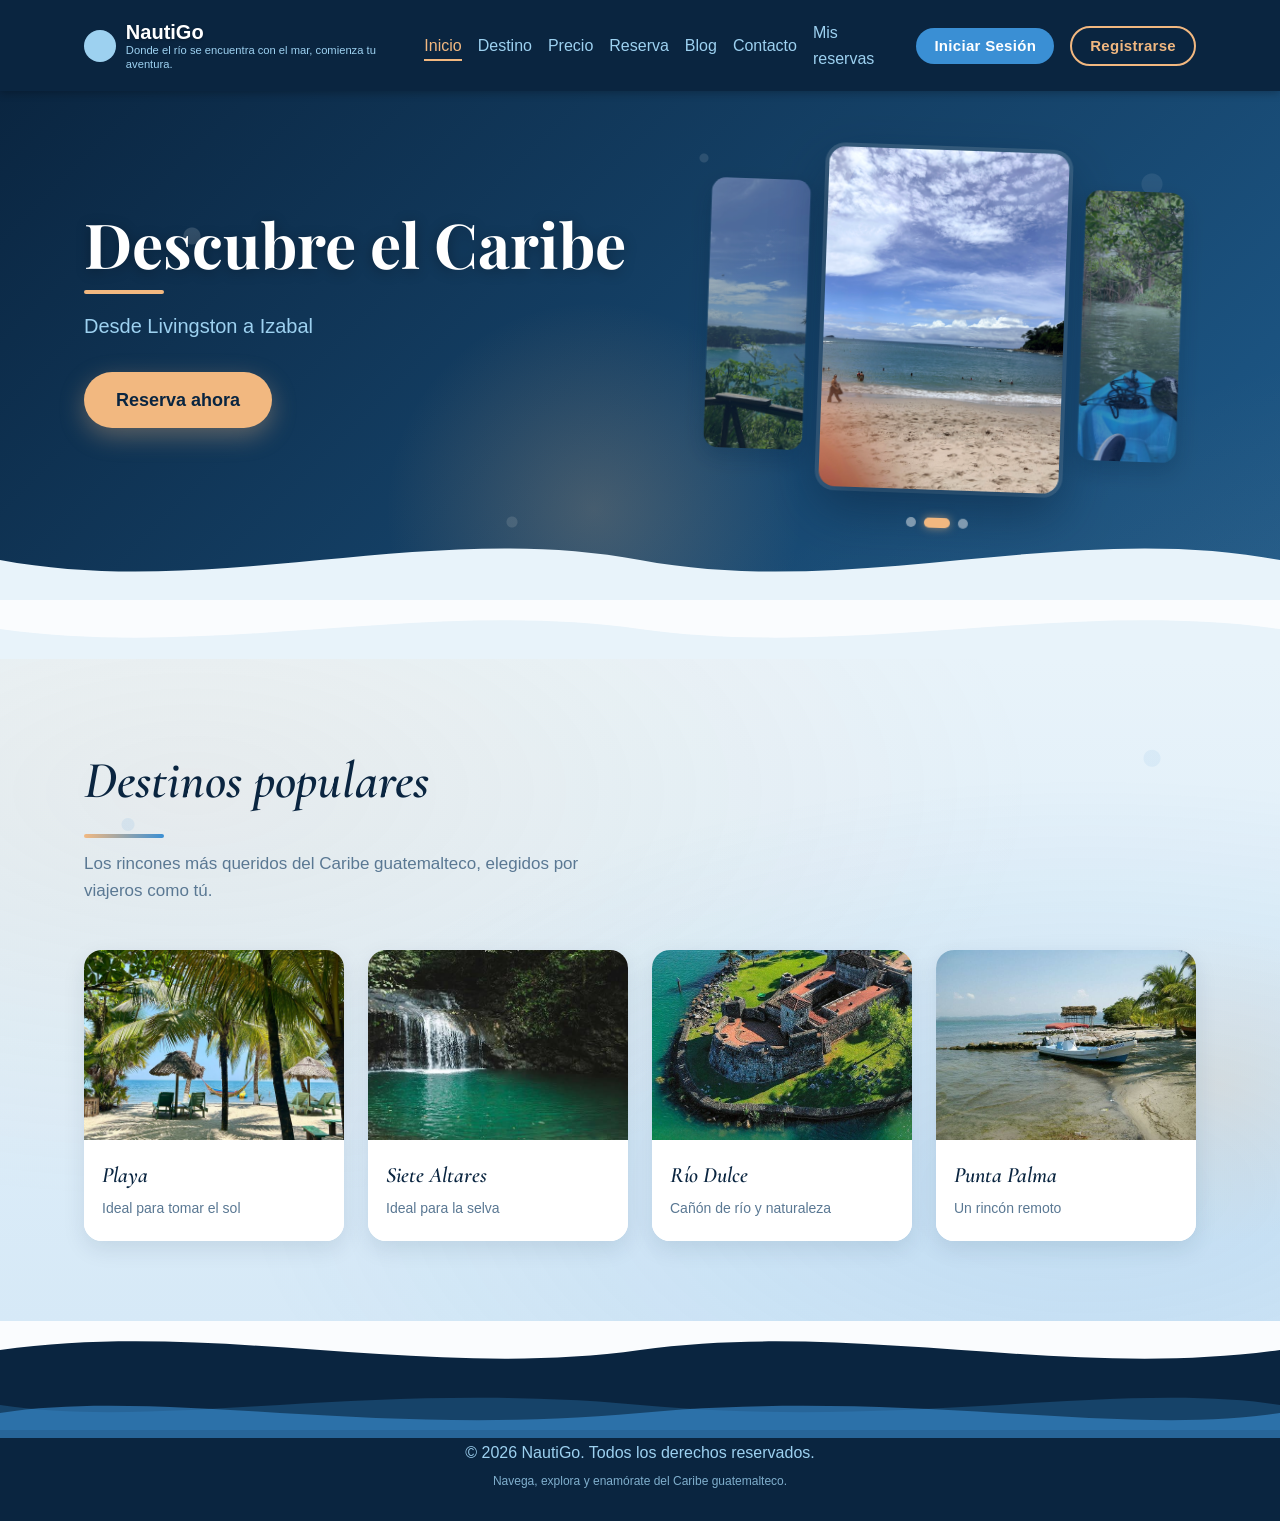
==== commit 938ca141: "cuarta actualizacion" ====
--- a/NautiGo/index.html
+++ b/NautiGo/index.html
@@ -95,11 +95,11 @@
                         <div class="card-content"><h3>Siete Altares</h3><p>Ideal para la selva</p></div>
                     </article>
                     <article class="destino-card" id="card-rio-dulce">
-                        <div class="card-image"><span class="placeholder-text">Río Dulce</span></div>
+                        <div class="card-image"><img src="img/rio-dulce.jpg" alt="Río Dulce"></div>
                         <div class="card-content"><h3>Río Dulce</h3><p>Cañón de río y naturaleza</p></div>
                     </article>
                     <article class="destino-card" id="card-punta-palma">
-                        <div class="card-image"><span class="placeholder-text">Punta Palma</span></div>
+                        <div class="card-image"><img src="img/punta-palma.jpg" alt="Punta Palma"></div>
                         <div class="card-content"><h3>Punta Palma</h3><p>Un rincón remoto</p></div>
                     </article>
                 </div>
@@ -119,8 +119,12 @@
             <div class="container">
                 <div class="hero-content">
                     <h1 class="hero-title">Nuestros destinos</h1>
-                    <p class="hero-subtitle">Encuentra tu próximo lugar en el Caribe</p>
-                </div>
+                    <p class="hero-subtitle">Elige el servicio que buscas y baja a verlos.</p>
+                </div>
+            </div>
+            <div class="bajar-aviso" aria-hidden="true">
+                <span>Desliza hacia abajo</span>
+                <i class="bajar-flecha"></i>
             </div>
         </section>
         <div class="wave-separator wave-separator--dark-to-light">
@@ -129,21 +133,19 @@
             </svg>
         </div>
         <section class="destinos-area">
-            <div class="container destinos-layout">
-                <aside class="filtro-caja" id="filtro-caja">
-                    <button id="btn-filtrar" class="filtrar-toggle" type="button">Filtrar ▾</button>
+            <div class="container">
+                <div class="filtro-caja" id="filtro-caja">
+                    <div class="busca-caja">
+                        <input type="search" id="destinos-buscar" placeholder="Buscar destino o servicio" aria-label="Buscar destino">
+                    </div>
                     <div class="filtro-menu">
-                        <p class="filtro-menu-titulo">Filtrar por:</p>
-                        <div class="filtro-opciones">
-                            <button class="filtro-opcion active" type="button" data-filtro="todos">Todos</button>
-                            <button class="filtro-opcion" type="button" data-filtro="playa">Playas</button>
-                            <button class="filtro-opcion" type="button" data-filtro="rio">Ríos</button>
-                        </div>
-                    </div>
-                </aside>
-                <div class="destinos-contenido">
-                    <div class="lugares-grid" id="lugares-grid"></div>
-                </div>
+                        <p class="filtro-menu-titulo">Filtrar por (puedes combinar):</p>
+                        <div class="filtro-opciones" id="filtro-opciones"></div>
+                        <button type="button" id="filtro-limpiar" class="filtro-limpiar oculto">Limpiar filtros</button>
+                    </div>
+                </div>
+                <p class="destinos-total" id="destinos-total"></p>
+                <div class="lugares-grid" id="lugares-grid"></div>
             </div>
         </section>
     </main>
@@ -151,7 +153,7 @@
     <!-- VISTA 3: DETALLE -->
     <main id="vista-detalle" class="oculto">
         <section class="detalle-hero">
-            <img id="detalle-imagen" src="" alt="">
+            <img id="detalle-imagen" alt="">
             <div class="detalle-overlay">
                 <span id="detalle-tipo" class="lugar-tipo"></span>
                 <h1 id="detalle-nombre"></h1>
@@ -164,9 +166,10 @@
                     <button id="btn-volver" class="btn-volver">← Volver</button>
                     <h2 class="detalle-subtitulo">Sobre este destino</h2>
                     <p id="detalle-descripcion" class="detalle-texto"></p>
+                    <div id="detalle-cats" class="lugar-cats"></div>
                     <div class="detalle-cols">
-                        <div class="detalle-col"><h3>✅ Incluye</h3><ul id="detalle-incluye"></ul></div>
-                        <div class="detalle-col"><h3>❌ No incluye</h3><ul id="detalle-no-incluye"></ul></div>
+                        <div class="detalle-col"><h3>Incluye</h3><ul id="detalle-incluye"></ul></div>
+                        <div class="detalle-col"><h3>No incluye</h3><ul id="detalle-no-incluye"></ul></div>
                     </div>
                     <h2 class="detalle-subtitulo">Hoteles cercanos</h2>
                     <div id="detalle-hoteles" class="detalle-hoteles"></div>
@@ -185,6 +188,10 @@
                         <label class="campo"><span>Noches</span><input type="number" id="detalle-noches" min="1" max="30" value="1"></label>
                     </div>
                     <div class="detalle-desglose" id="detalle-desglose"></div>
+                    <p id="detalle-sin-tour" class="detalle-sin-tour oculto">
+                        Este destino todavía no tiene precio de tour cargado.
+                        Escríbenos y te confirmamos el costo de la lancha.
+                    </p>
                     <button class="btn-cta detalle-btn-reservar" id="detalle-btn-reservar">Reservar ahora</button>
                     <p id="detalle-temporada-info" class="detalle-temporada-info"></p>
                 </aside>
@@ -254,6 +261,7 @@
 <!-- VISTA: LOGIN -->
 <main id="vista-login" class="oculto">
     <section class="auth-area">
+        <div class="mar-hero"></div>
         <div class="container auth-layout">
             <div class="auth-card">
                 <h1 class="auth-titulo">Iniciar sesión</h1>
@@ -285,14 +293,15 @@
 <!-- VISTA: REGISTRO -->
 <main id="vista-registro" class="oculto">
     <section class="auth-area">
+        <div class="mar-hero"></div>
         <div class="container auth-layout">
             <div class="auth-card auth-card-wide">
                 <h1 class="auth-titulo">Crear cuenta</h1>
                 <p class="auth-sub">Únete a NautiGo como cliente o lanchero</p>
 
                 <div class="reg-tabs">
-                    <button type="button" class="reg-tab active" data-rol="cliente">👤 Cliente</button>
-                    <button type="button" class="reg-tab" data-rol="lanchero">🚤 Lanchero</button>
+                    <button type="button" class="reg-tab active" data-rol="cliente">Cliente</button>
+                    <button type="button" class="reg-tab" data-rol="lanchero">Lanchero</button>
                 </div>
 
                 <input type="hidden" id="reg-rol" value="cliente">
@@ -333,9 +342,15 @@
                                 <input type="number" id="reg-lancha-motor" value="40" min="5" max="300">
                             </div>
                         </div>
-                        <div class="campo">
-                            <label for="reg-lancha-gasolina">Costo gasolina por hora (Q)</label>
-                            <input type="number" id="reg-lancha-gasolina" value="80" min="10" step="5">
+                        <div class="campo-doble">
+                            <div class="campo">
+                                <label for="reg-lancha-galones">Galones de tanque</label>
+                                <input type="number" id="reg-lancha-galones" value="40" min="1" max="500">
+                            </div>
+                            <div class="campo">
+                                <label for="reg-lancha-gasolina">Costo gasolina por hora (Q)</label>
+                                <input type="number" id="reg-lancha-gasolina" value="80" min="10" step="5">
+                            </div>
                         </div>
                     </div>
 
@@ -354,6 +369,7 @@
 <!-- VISTA: PANEL LANCHEO -->
 <main id="vista-panel-lanchero" class="oculto">
     <section class="panel-area">
+        <div class="mar-hero"></div>
         <div class="container">
             <button class="btn-volver" onclick="mostrarInicio()">← Volver al inicio</button>
             <h1 class="panel-titulo">Panel del Lanchero</h1>
@@ -371,6 +387,7 @@
                     <h3>Mi lancha</h3>
                     <p><strong>Nombre:</strong> <span id="pl-lancha-nombre"></span></p>
                     <p><strong>Capacidad:</strong> <span id="pl-lancha-capacidad"></span></p>
+                    <p><strong>Tanque:</strong> <span id="pl-lancha-galones"></span></p>
                     <p><strong>Motor:</strong> <span id="pl-lancha-motor"></span></p>
                     <p><strong>Gasolina:</strong> <span id="pl-lancha-gasolina"></span></p>
                     <p><strong>Activa:</strong> <span id="pl-lancha-activa"></span></p>
@@ -386,15 +403,16 @@
 <!-- VISTA: PANEL ADMIN -->
 <main id="vista-panel-admin" class="oculto">
     <section class="panel-area">
+        <div class="mar-hero"></div>
         <div class="container">
             <button class="btn-volver" onclick="mostrarInicio()">← Volver al inicio</button>
             <h1 class="panel-titulo">Panel de Administración</h1>
             <p class="panel-sub">Gestiona lancheros, hoteles y reservas</p>
 
-            <h2 class="panel-seccion">🚤 Lancheros</h2>
+            <h2 class="panel-seccion">Lancheros</h2>
             <div id="admin-lancheros" class="panel-lista"></div>
 
-            <h2 class="panel-seccion">🏨 Hoteles</h2>
+            <h2 class="panel-seccion">Hoteles</h2>
             <form id="form-hotel-admin" class="admin-form-hotel">
                 <div class="campo-doble">
                     <div class="campo">
@@ -432,7 +450,7 @@
             </form>
             <div id="admin-hoteles" class="panel-lista"></div>
 
-            <h2 class="panel-seccion">📋 Todas las reservas</h2>
+            <h2 class="panel-seccion">Todas las reservas</h2>
             <div id="admin-reservas" class="panel-lista"></div>
         </div>
     </section>
@@ -447,6 +465,8 @@
 
     <!-- SCRIPTS -->
     <script src="datos.js"></script>
+    <script src="auth.js"></script>
+    <script src="auth-ui.js"></script>
     <script>
         /* NAVEGACIÓN */
         var vistaInicio      = document.getElementById('vista-inicio');
@@ -459,13 +479,17 @@
         var linkDestino      = document.getElementById('link-destino');
 
         function ocultarTodas() {
-            vistaInicio.classList.add('oculto');
-            vistaDestinos.classList.add('oculto');
-            vistaDetalle.classList.add('oculto');
-            vistaFormulario.classList.add('oculto');
-            vistaConfirmacion.classList.add('oculto');
-            vistaMisReservas.classList.add('oculto');
-        }
+    vistaInicio.classList.add('oculto');
+    vistaDestinos.classList.add('oculto');
+    vistaDetalle.classList.add('oculto');
+    vistaFormulario.classList.add('oculto');
+    vistaConfirmacion.classList.add('oculto');
+    vistaMisReservas.classList.add('oculto');
+    document.getElementById('vista-login').classList.add('oculto');
+    document.getElementById('vista-registro').classList.add('oculto');
+    document.getElementById('vista-panel-lanchero').classList.add('oculto');
+    document.getElementById('vista-panel-admin').classList.add('oculto');
+}
 
         function mostrarInicio(e) {
             if (e) e.preventDefault();
@@ -490,64 +514,137 @@
 
         /* LUGARES */
         var lugaresGrid = document.getElementById('lugares-grid');
-        var filtroActual = 'todos';
-        var observerLugares = null;
+        var filtrosActivos = [];
+        var busqueda = '';
         var detalleActualId = null;
         var reservaEnProceso = null;
 
-        function observarTarjetas() {
-            var cards = document.querySelectorAll('.lugar-card:not(.visible)');
-            if (!('IntersectionObserver' in window)) {
-                cards.forEach(function (c) { c.classList.add('visible'); });
-                return;
-            }
-            if (!observerLugares) {
-                observerLugares = new IntersectionObserver(function (entries) {
-                    entries.forEach(function (entry) {
-                        if (entry.isIntersecting) {
-                            entry.target.classList.add('visible');
-                            observerLugares.unobserve(entry.target);
-                        }
-                    });
-                }, { threshold: 0.15 });
-            }
-            cards.forEach(function (c) { observerLugares.observe(c); });
+        function normalizar(txt) {
+            return String(txt || '').toLowerCase().normalize('NFD').replace(/[̀-ͯ]/g, '');
+        }
+
+        function destinoTieneTour(destinoId) {
+            return !!tourDeDestino(destinoId);
+        }
+
+        function destinosFiltrados() {
+            var q = normalizar(busqueda).trim();
+            return destinos.filter(function (d) {
+                var cats = d.categorias || [];
+                for (var i = 0; i < filtrosActivos.length; i++) {
+                    if (cats.indexOf(filtrosActivos[i]) < 0) return false;
+                }
+                if (!q) return true;
+                var texto = normalizar([
+                    d.nombre, d.ubicacion, d.descripcionCorta,
+                    (d.categorias || []).map(function (c) { return CATEGORIAS[c] || c; }).join(' ')
+                ].join(' '));
+                return texto.indexOf(q) >= 0;
+            });
         }
 
         function renderizarLugares() {
             lugaresGrid.innerHTML = '';
-            var filtrados = destinos.filter(function (l) {
-                return filtroActual === 'todos' || l.tipo === filtroActual;
-            });
+            var filtrados = destinosFiltrados();
+
+            var total = document.getElementById('destinos-total');
+            var etiqueta = filtrados.length === 1 ? ' lugar' : ' lugares';
+            total.innerHTML = '<strong>' + filtrados.length + etiqueta + '</strong>' +
+                (filtrosActivos.length
+                    ? ' · ' + filtrosActivos.map(function (c) { return esc(CATEGORIAS[c]); }).join(' + ')
+                    : '');
+
+            if (!filtrados.length) {
+                lugaresGrid.innerHTML =
+                    '<p class="lugares-vacio">Ningún destino coincide con esa combinación.' +
+                    ' Prueba con un solo servicio o cambia la búsqueda.</p>';
+                actualizarLimpiar();
+                return;
+            }
+
             filtrados.forEach(function (lugar, i) {
                 var card = document.createElement('article');
-                card.className = 'lugar-card';
-                card.style.animationDelay = (i * 0.08) + 's';
+                card.className = 'destino-card';
+                card.style.animationDelay = Math.min(i, 11) * 0.05 + 's';
                 card.setAttribute('data-id', lugar.id);
-                var etiqueta = lugar.tipo.charAt(0).toUpperCase() + lugar.tipo.slice(1);
+
+                var foto = lugar.imagen
+                    ? '<img src="' + lugar.imagen + '" alt="' + esc(lugar.nombre) + '" loading="lazy">'
+                    : '<span>' + esc(lugar.nombre) + '</span>';
+
+                var cats = (lugar.categorias || []).slice();
+                cats.sort(function (a, b) {
+                    return (filtrosActivos.indexOf(b) >= 0 ? 1 : 0) -
+                           (filtrosActivos.indexOf(a) >= 0 ? 1 : 0);
+                });
+                var visibles = cats.slice(0, 3);
+                var ocultas = cats.length - visibles.length;
+                var chips = visibles.map(function (c) {
+                    var activo = filtrosActivos.indexOf(c) >= 0;
+                    return '<span class="cat-chip' + (activo ? ' activo' : '') + '">' +
+                           esc(CATEGORIAS[c] || c) + '</span>';
+                }).join('') + (ocultas > 0 ? '<span class="cat-chip cat-chip-mas">+' + ocultas + '</span>' : '');
+
                 card.innerHTML =
-                    '<div class="lugar-imagen">' + lugar.nombre + '</div>' +
-                    '<div class="lugar-info">' +
-                        '<span class="lugar-tipo">' + etiqueta + '</span>' +
-                        '<h3>' + lugar.nombre + '</h3>' +
-                        '<p>' + lugar.descripcionCorta + '</p>' +
+                    '<div class="card-image' + (lugar.imagen ? '' : ' sin-foto') + '">' + foto + '</div>' +
+                    '<div class="card-content">' +
+                        '<div class="lugar-cab">' +
+                            '<span class="lugar-tipo">' + esc(CATEGORIAS[lugar.tipo] || lugar.tipo) + '</span>' +
+                            (destinoTieneTour(lugar.id) ? '' : '<span class="lugar-aviso">Precio por confirmar</span>') +
+                        '</div>' +
+                        '<h3>' + esc(lugar.nombre) + '</h3>' +
+                        '<p>' + esc(lugar.descripcionCorta) + '</p>' +
+                        '<div class="lugar-cats">' + chips + '</div>' +
                     '</div>';
                 card.addEventListener('click', function () { abrirDetalle(lugar.id); });
                 lugaresGrid.appendChild(card);
             });
-            observarTarjetas();
-        }
-
-        var opciones = document.querySelectorAll('.filtro-opcion');
-        opciones.forEach(function (opcion) {
-            opcion.addEventListener('click', function () {
-                opciones.forEach(function (o) { o.classList.remove('active'); });
-                opcion.classList.add('active');
-                filtroActual = opcion.getAttribute('data-filtro');
-                renderizarLugares();
+            actualizarLimpiar();
+        }
+
+        function actualizarLimpiar() {
+            var hay = filtrosActivos.length > 0 || busqueda.trim() !== '';
+            document.getElementById('filtro-limpiar').classList.toggle('oculto', !hay);
+        }
+
+        function construirFiltros() {
+            var caja = document.getElementById('filtro-opciones');
+            caja.innerHTML = '';
+            var cuentas = {};
+            destinos.forEach(function (d) {
+                (d.categorias || []).forEach(function (c) { cuentas[c] = (cuentas[c] || 0) + 1; });
             });
+            Object.keys(CATEGORIAS).forEach(function (cat) {
+                if (!cuentas[cat]) return;
+                var b = document.createElement('button');
+                b.type = 'button';
+                b.className = 'filtro-opcion';
+                b.setAttribute('data-cat', cat);
+                b.innerHTML = esc(CATEGORIAS[cat]) + '<span class="filtro-cuenta">' + cuentas[cat] + '</span>';
+                b.addEventListener('click', function () {
+                    var i = filtrosActivos.indexOf(cat);
+                    if (i >= 0) filtrosActivos.splice(i, 1); else filtrosActivos.push(cat);
+                    b.classList.toggle('active', i < 0);
+                    renderizarLugares();
+                });
+                caja.appendChild(b);
+            });
+        }
+
+        document.getElementById('destinos-buscar').addEventListener('input', function () {
+            busqueda = this.value;
+            renderizarLugares();
         });
 
+        document.getElementById('filtro-limpiar').addEventListener('click', function () {
+            filtrosActivos = [];
+            busqueda = '';
+            document.getElementById('destinos-buscar').value = '';
+            document.querySelectorAll('.filtro-opcion.active').forEach(function (o) { o.classList.remove('active'); });
+            renderizarLugares();
+        });
+
+        construirFiltros();
         renderizarLugares();
 
         /* PARALLAX */
@@ -641,15 +738,26 @@
             var destino = destinos.find(function (d) { return d.id === destinoId; });
             if (!destino) return;
             var tour = tourDeDestino(destinoId);
-            if (!tour) return;
             detalleActualId = destinoId;
 
-            document.getElementById('detalle-imagen').src = destino.imagen;
-            document.getElementById('detalle-imagen').alt = destino.nombre;
+            var foto = document.getElementById('detalle-imagen');
+            if (destino.imagen) {
+                foto.src = destino.imagen;
+                foto.alt = destino.nombre;
+                foto.classList.remove('oculto');
+            } else {
+                foto.removeAttribute('src');
+                foto.classList.add('oculto');
+            }
             document.getElementById('detalle-nombre').textContent = destino.nombre;
-            document.getElementById('detalle-tipo').textContent = destino.tipo;
-            document.getElementById('detalle-ubicacion').textContent = '📍 ' + destino.ubicacion;
+            document.getElementById('detalle-tipo').textContent = CATEGORIAS[destino.tipo] || destino.tipo;
+            document.getElementById('detalle-ubicacion').textContent = destino.ubicacion;
             document.getElementById('detalle-descripcion').textContent = destino.descripcionLarga;
+
+            var contCats = document.getElementById('detalle-cats');
+            contCats.innerHTML = (destino.categorias || []).map(function (c) {
+                return '<span class="cat-chip">' + esc(CATEGORIAS[c] || c) + '</span>';
+            }).join('');
 
             var ulIncluye = document.getElementById('detalle-incluye');
             var ulNo = document.getElementById('detalle-no-incluye');
@@ -674,7 +782,7 @@
 
             document.getElementById('detalle-fecha').value = hoyISO();
             document.getElementById('detalle-fecha').min = hoyISO();
-            document.getElementById('detalle-adultos').value = Math.max(tour.minPersonas || 1, 2);
+            document.getElementById('detalle-adultos').value = tour ? Math.max(tour.minPersonas || 1, 2) : 2;
             document.getElementById('detalle-ninos').value = 0;
 
             var selectLancha = document.getElementById('detalle-lancha');
@@ -700,6 +808,10 @@
             document.getElementById('detalle-hotel-selector').classList.add('oculto');
             document.getElementById('detalle-noches').value = 1;
 
+            var panel = document.querySelector('.detalle-panel');
+            panel.classList.toggle('sin-tour', !tour);
+            document.getElementById('detalle-sin-tour').classList.toggle('oculto', !!tour);
+
             actualizarDesglose();
 
             ocultarTodas();
@@ -710,6 +822,7 @@
         function actualizarDesglose() {
             if (!detalleActualId) return;
             var tour = tourDeDestino(detalleActualId);
+            if (!tour) return;
             var fecha = document.getElementById('detalle-fecha').value || hoyISO();
             var adultos = parseInt(document.getElementById('detalle-adultos').value, 10) || 1;
             var ninos = parseInt(document.getElementById('detalle-ninos').value, 10) || 0;
@@ -735,10 +848,10 @@
                 html += '<div class="desglose-linea"><span>Lancha completa</span><span>' + Q(tour.precioLancha) + '</span></div>';
             }
 
-            html += '<div class="desglose-linea"><span>⛽ Gasolina</span><span>' + Q(d.gasolina) + '</span></div>';
+            html += '<div class="desglose-linea"><span>Gasolina</span><span>' + Q(d.gasolina) + '</span></div>';
 
             if (d.costoHotel > 0) {
-                html += '<div class="desglose-linea"><span>🏨 Hotel (' + noches + ' noche' + (noches > 1 ? 's' : '') + ')</span><span>' + Q(d.costoHotel) + '</span></div>';
+                html += '<div class="desglose-linea"><span>Hotel (' + noches + ' noche' + (noches > 1 ? 's' : '') + ')</span><span>' + Q(d.costoHotel) + '</span></div>';
             }
             if (d.multiplicador !== 1) {
                 html += '<div class="desglose-linea"><span>Temporada (' + resultado.temporada.nombre + ' ×' + d.multiplicador + ')</span><span>' + Q(d.total - d.subtotal) + '</span></div>';
@@ -898,13 +1011,12 @@
             };
             agregarReserva(reserva);
             // Sumar puntos si hay sesión de cliente
-var sesion = leerSesion();
-if (sesion && sesion.rol === 'cliente') {
-    var puntosGanados = calcularPuntosGanados(reserva.desglose.total);
-    agregarPuntosAUsuario(sesion.id, puntosGanados);
-    reserva.puntosGanados = puntosGanados;
-    actualizarUIUsuario();
-}
+            var sesion = leerSesion();
+            if (sesion && sesion.rol === 'cliente') {
+                var puntosGanados = calcularPuntosGanados(reserva.desglose.total);
+                agregarPuntos(puntosGanados);
+                reserva.puntosGanados = puntosGanados;
+            }
             mostrarConfirmacion(reserva);
         });
 
@@ -989,8 +1101,6 @@
         document.getElementById('mis-reservas-volver').addEventListener('click', function () { mostrarInicio(); });
         document.getElementById('link-mis-reservas').addEventListener('click', function (e) { e.preventDefault(); abrirMisReservas(); });
     </script>
-<script src="datos.js"></script>
-<script src="auth.js"></script>
-<script src="auth-ui.js"></script>
+
 </body>
 </html>
--- a/NautiGo/style.css
+++ b/NautiGo/style.css
@@ -143,20 +143,26 @@
 }
 .header.scrolled .logo-text { font-size: 18px; }
 .logo-lema { font-size: 0.7rem; color: var(--celeste); font-weight: 300; }
-.nav ul { display: flex; align-items: center; gap: 20px; }
+.nav ul { display: flex; align-items: center; gap: 16px; }
 .nav a {
-    font-size: 15px; color: var(--celeste);
+    font-size: 16px; color: var(--celeste);
     padding: 5px 0; border-bottom: 2px solid transparent;
 }
 .nav a:hover, .nav a.active {
     color: var(--acento-calido);
     border-bottom: 2px solid var(--acento-calido);
 }
+/* .nav a (0,1,1) gana a .btn-login/.btn-registro (0,1,0): el tamaño y el borde
+   de los botones tienen que reajustarse con la misma especificidad. */
+.nav a.btn-login, .nav a.btn-registro {
+    padding: 9px 18px; font-size: 15px; line-height: 1.2;
+    white-space: nowrap; letter-spacing: 0.02em;
+    border-radius: 50px; font-weight: bold;
+}
+.nav a.btn-login { border-bottom: none; }
 .btn-login {
     background-color: var(--vivo);
     color: var(--blanco) !important;
-    padding: 8px 20px; font-size: 14px;
-    border-bottom: none !important;
 }
 .btn-login:hover { background-color: var(--medio); transform: translateY(-2px); }
 
@@ -447,28 +453,19 @@
 .destino-card:nth-child(2) { animation-delay: 0.30s; }
 .destino-card:nth-child(3) { animation-delay: 0.45s; }
 .destino-card:nth-child(4) { animation-delay: 0.60s; }
-.destino-card::after {
+.destino-card::before {
     content: ""; position: absolute;
     left: 0; bottom: 0; height: 5px; width: 0;
     background: linear-gradient(90deg, var(--acento-calido), var(--vivo));
     transition: width 0.5s ease;
     z-index: 2;
 }
-.destino-card::before {
-    content: ""; position: absolute;
-    top: -50%; left: -60%; width: 40%; height: 200%;
-    background: rgba(255,255,255,0.35);
-    transform: rotate(25deg);
-    transition: left 0.9s ease;
-    pointer-events: none;
-    z-index: 3;
-}
-.destino-card:hover::before { left: 130%; }
 .destino-card:hover {
     transform: translateY(-16px) scale(1.04) rotate(-1deg);
     box-shadow: 0 24px 48px rgba(10,37,64,0.32);
 }
 .destino-card:hover::after { width: 100%; }
+.destino-card:hover::before { width: 100%; }
 .card-image {
     height: 190px;
     background-color: var(--celeste);
@@ -486,8 +483,8 @@
 .placeholder-text { display: none; }
 #card-playa .card-image         { background-image: url('img/playa.jpg'), linear-gradient(135deg, #3A8FD4, #0A2540); background-size: cover; }
 #card-siete-altares .card-image { background-image: url('img/siete-altares.jpg'), linear-gradient(135deg, #1E5A8A, #0A2540); background-size: cover; }
-#card-rio-dulce .card-image     { background-image: url('img/destino-rio-dulce.jpg'), linear-gradient(135deg, #3A8FD4, #1E5A8A); background-size: cover; }
-#card-punta-palma .card-image   { background-image: url('img/destino-punta-palma.jpg'), linear-gradient(135deg, #F2B880, #1E5A8A); background-size: cover; }
+#card-rio-dulce .card-image     { background-image: url('img/rio-dulce.jpg'), linear-gradient(135deg, #3A8FD4, #1E5A8A); background-size: cover; }
+#card-punta-palma .card-image   { background-image: url('img/punta-palma.jpg'), linear-gradient(135deg, #F2B880, #1E5A8A); background-size: cover; }
 .card-content {
     position: relative;
     padding: 18px 18px 22px;
@@ -523,14 +520,35 @@
 /* 08. VISTA DESTINOS */
 .oculto { display: none !important; }
 #vista-inicio, #vista-destinos { animation: fadeIn 0.6s ease; }
-.destinos-area { background-color: var(--hielo); padding: 40px 0 60px; }
-.destinos-layout { display: flex; align-items: flex-start; gap: 30px; }
+.hero-destinos { min-height: 0; padding: 22px 0 84px; }
+.hero-destinos .hero-content { max-width: 620px; }
+.bajar-aviso {
+    position: absolute; left: 50%; bottom: 16px; z-index: 2;
+    transform: translateX(-50%);
+    display: flex; flex-direction: column; align-items: center; gap: 9px;
+    font-size: 12px; font-weight: bold; letter-spacing: 0.10em; text-transform: uppercase;
+    color: var(--celeste);
+    animation: fadeIn 1s ease 0.9s both;
+    pointer-events: none;
+}
+.bajar-flecha {
+    width: 11px; height: 11px;
+    border-right: 2px solid var(--acento-calido);
+    border-bottom: 2px solid var(--acento-calido);
+    animation: bajarRebote 1.8s ease-in-out infinite;
+}
+@keyframes bajarRebote {
+    0%, 100% { transform: rotate(45deg) translate(-5px, -5px); opacity: 0.45; }
+    50%      { transform: rotate(45deg) translate(0, 0); opacity: 1; }
+}
+.destinos-area { background-color: var(--hielo); padding: 28px 0 70px; }
 .filtro-caja {
-    position: relative; width: 100%; flex-shrink: 0;
+    position: relative; width: 100%;
     border: 2px solid var(--celeste);
     border-radius: var(--radio);
     background-color: var(--blanco);
-    padding: 16px 20px;
+    padding: 18px 22px;
+    margin-bottom: 26px;
     box-shadow: 0 2px 10px rgba(10,37,64,0.06);
     animation: fadeUp 0.6s ease both;
 }
@@ -551,9 +569,20 @@
     font-size: 14px; font-weight: bold; color: var(--texto-suave);
     margin-bottom: 14px;
 }
-.filtro-opciones { display: flex; align-items: center; flex-wrap: wrap; gap: 12px; }
+/* Una sola fila deslizable: así la caja de filtros no empuja los destinos
+   fuera de la primera pantalla. */
+.filtro-opciones {
+    display: flex; align-items: center; gap: 12px;
+    flex-wrap: nowrap; overflow-x: auto;
+    padding-bottom: 8px;
+    scrollbar-width: thin;
+    -webkit-mask-image: linear-gradient(to right, #000 90%, transparent);
+    mask-image: linear-gradient(to right, #000 90%, transparent);
+}
 .filtro-opcion {
+    flex: 0 0 auto;
     padding: 9px 24px;
+    white-space: nowrap;
     border: 2px solid var(--celeste);
     border-radius: 50px;
     background-color: var(--blanco);
@@ -577,13 +606,161 @@
     background-color: var(--celeste);
     margin: 0 8px;
 }
-.destinos-contenido { flex: 1; min-height: 300px; }
-
-/* 09. LUGARES TURÍSTICOS */
+
+/* Buscador y chips de categoría */
+.busca-caja { margin-bottom: 16px; }
+.busca-caja input {
+    width: 100%;
+    padding: 12px 18px;
+    border: 2px solid var(--celeste);
+    border-radius: 50px;
+    font-size: 15px;
+    font-family: inherit;
+    color: var(--profundo);
+    background-color: var(--hielo);
+    outline: none;
+    transition: var(--transicion);
+    -webkit-appearance: none;
+    appearance: none;
+}
+.busca-caja input::placeholder { color: rgba(90,120,147,0.7); }
+.busca-caja input:focus {
+    border-color: var(--vivo);
+    background-color: var(--blanco);
+    box-shadow: 0 0 0 4px rgba(58,143,212,0.12);
+}
+
+.filtro-opcion .filtro-cuenta {
+    display: inline-block;
+    margin-left: 8px;
+    font-size: 11px;
+    font-weight: bold;
+    color: var(--texto-suave);
+}
+.filtro-opcion.active .filtro-cuenta { color: var(--celeste); }
+
+.filtro-limpiar {
+    margin-top: 16px;
+    background: none;
+    border: none;
+    color: var(--vivo);
+    font-size: 14px;
+    font-weight: bold;
+    font-family: inherit;
+    cursor: pointer;
+    border-bottom: 1px solid transparent;
+    padding: 0;
+}
+.filtro-limpiar:hover { color: var(--medio); border-bottom-color: var(--medio); }
+
+.destinos-total {
+    font-size: 14px;
+    color: var(--texto-suave);
+    margin-bottom: 18px;
+    animation: fadeIn 0.5s ease both;
+}
+.destinos-total strong { color: var(--profundo); }
+
+.lugares-vacio {
+    grid-column: 1 / -1;
+    text-align: center;
+    padding: 50px 20px;
+    background-color: var(--blanco);
+    border: 2px dashed var(--celeste);
+    border-radius: var(--radio);
+    color: var(--texto-suave);
+    font-family: var(--font-carta);
+    font-style: italic;
+    font-size: 20px;
+    animation: fadeIn 0.5s ease both;
+}
+
+.lugar-cats {
+    display: flex;
+    flex-wrap: wrap;
+    gap: 6px;
+    margin-top: 10px;
+}
+.lugar-cab {
+    display: flex; align-items: center; flex-wrap: wrap; gap: 8px;
+    margin-bottom: 8px;
+}
+.lugar-cab .lugar-tipo { margin-bottom: 0; }
+.cat-chip {
+    font-size: 11px;
+    font-weight: bold;
+    letter-spacing: 0.02em;
+    color: var(--medio);
+    background-color: var(--niebla);
+    border: 1px solid rgba(157,209,240,0.8);
+    border-radius: 20px;
+    padding: 3px 10px;
+    transition: var(--transicion);
+}
+.cat-chip.activo {
+    background-color: var(--vivo);
+    border-color: var(--vivo);
+    color: var(--blanco);
+}
+.cat-chip-mas {
+    background-color: transparent;
+    border-style: dashed;
+    color: var(--texto-suave);
+}
+.lugar-aviso {
+    display: inline-block;
+    margin-top: 0;
+    font-size: 11px;
+    font-weight: bold;
+    letter-spacing: 0.05em;
+    text-transform: uppercase;
+    color: #8A5A28;
+    background-color: rgba(242,184,128,0.25);
+    border-radius: 20px;
+    padding: 3px 10px;
+}
+
+/* Destino sin precio de tour cargado */
+.detalle-sin-tour {
+    font-size: 14px;
+    line-height: 1.6;
+    color: #8A5A28;
+    background-color: rgba(242,184,128,0.18);
+    border-left: 4px solid var(--acento-calido);
+    border-radius: 8px;
+    padding: 14px 16px;
+    margin-bottom: 16px;
+}
+.detalle-panel.sin-tour .campo,
+.detalle-panel.sin-tour .checkbox-campo,
+.detalle-panel.sin-tour .detalle-desglose,
+.detalle-panel.sin-tour .detalle-btn-reservar,
+.detalle-panel.sin-tour .detalle-temporada-info { display: none; }
+
+/* 09. LISTADO DE DESTINOS (usa las mismas tarjetas de "Destinos populares") */
 .lugares-grid {
     display: grid;
-    grid-template-columns: repeat(3, 1fr);
-    gap: 22px;
+    grid-template-columns: repeat(4, 1fr);
+    gap: 24px;
+}
+.lugares-grid .card-content { padding-bottom: 46px; }
+.lugares-grid .card-content p {
+    min-height: 40px;
+    display: -webkit-box;
+    -webkit-line-clamp: 2;
+    -webkit-box-orient: vertical;
+    overflow: hidden;
+}
+.card-image.sin-foto {
+    background: linear-gradient(135deg, var(--vivo), var(--profundo));
+    display: flex; align-items: center; justify-content: center;
+    padding: 12px; text-align: center;
+}
+.card-image.sin-foto span {
+    font-family: var(--font-carta);
+    font-style: italic; font-weight: 600;
+    font-size: 24px; line-height: 1.15; color: var(--blanco);
+    text-shadow: 0 2px 10px rgba(0,0,0,0.35);
 }
 .lugar-card {
     background-color: var(--blanco);
@@ -608,14 +785,7 @@
     text-align: center; padding: 10px;
     position: relative; overflow: hidden;
 }
-.lugar-imagen::after {
-    content: ""; position: absolute;
-    top: -50%; left: -60%; width: 40%; height: 200%;
-    background: rgba(255,255,255,0.3);
-    transform: rotate(25deg);
-    transition: left 0.6s ease;
-}
-.lugar-card:hover .lugar-imagen::after { left: 130%; }
+.lugar-foto { width: 100%; height: 100%; object-fit: cover; display: block; }
 .lugar-info { padding: 14px 16px; }
 .lugar-info h3 { font-size: 17px; color: var(--profundo); margin-bottom: 4px; }
 .lugar-tipo {
@@ -1096,6 +1266,10 @@
 }
 
 /* 11. RESPONSIVE */
+@media (max-width: 1100px) {
+    .logo-lema { display: none; }
+    .nav ul { gap: 14px; }
+}
 @media (max-width: 992px) {
     .destinos-grid { grid-template-columns: repeat(2, 1fr); }
     .hero-title { font-size: 46px; }
@@ -1115,29 +1289,35 @@
     .mis-reservas-titulo { font-size: 34px; }
 }
 @media (max-width: 768px) {
-    .header .container { flex-direction: column; gap: 15px; }
-    .nav ul { flex-wrap: wrap; justify-content: center; gap: 12px; }
+    .header { padding: 12px 0; }
+    .header .container { flex-direction: column; gap: 12px; }
+    .nav ul { flex-wrap: wrap; justify-content: center; gap: 10px 14px; }
+    .nav a { font-size: 15px; }
     .destinos-grid { grid-template-columns: 1fr; }
-    .hero { margin-top: 140px; padding: 40px 0 80px; min-height: auto; }
+    .hero { margin-top: 152px; padding: 40px 0 80px; min-height: auto; }
+    .hero-destinos { padding: 22px 0 78px; }
     .hero .container { flex-direction: column; text-align: center; }
     .hero-content { text-align: center; }
     .hero-title::after { margin-left: auto; margin-right: auto; }
     .hero-photo-wrap { transform: rotate(0deg); width: 100%; max-width: 340px; }
     .carousel-arrow { opacity: 1; }
-    .destinos-layout { flex-direction: column; }
-    .filtro-caja { width: 100%; }
-    .lugares-grid { grid-template-columns: 1fr; }
+    .filtro-caja { width: 100%; padding: 14px 16px; }
+    .lugares-grid { grid-template-columns: repeat(2, 1fr); gap: 16px; }
     .section-title { font-size: 36px; }
     .section-subtitle { font-size: 15px; }
     .detalle-cols { grid-template-columns: 1fr; }
     .detalle-hoteles { grid-template-columns: 1fr; }
-    .detalle-hero { height: 280px; margin-top: 140px; }
+    .detalle-hero { height: 280px; margin-top: 152px; }
     .detalle-overlay { padding: 24px 20px; }
     .detalle-overlay h1 { font-size: 32px; }
     .detalle-panel { padding: 20px; }
     .reserva-card { grid-template-columns: 1fr; }
     .reserva-total, .reserva-estado { text-align: left; }
     .confirmacion-codigo { font-size: 24px; letter-spacing: 2px; }
+}
+@media (max-width: 480px) {
+    .lugares-grid { grid-template-columns: 1fr; }
+    .nav a.btn-login, .nav a.btn-registro { padding: 8px 14px; font-size: 14px; }
 }
 
 /* 12. ACCESIBILIDAD */
@@ -1155,17 +1335,15 @@
 /* -----------------------------------------
    17. AUTENTICACIÓN
    ----------------------------------------- */
-.btn-registro {
+.btn-registro,
+.nav a.btn-registro {
     background: transparent;
     border: 2px solid var(--acento-calido);
     color: var(--acento-calido);
-    padding: 8px 18px;
-    border-radius: 50px;
-    font-weight: bold;
-    font-size: 14px;
     margin-left: 8px;
 }
-.btn-registro:hover {
+.btn-registro:hover,
+.nav a.btn-registro:hover {
     background: var(--acento-calido);
     color: var(--profundo);
 }
@@ -1279,121 +1457,209 @@
     color: #C0392B;
 }
 
+/* -----------------------------------------
+   17. ACCESO (LOGIN / REGISTRO)
+   ----------------------------------------- */
 .auth-area {
-    background: linear-gradient(135deg, var(--profundo) 0%, var(--medio) 100%);
+    position: relative;
+    overflow: hidden;
     min-height: 100vh;
-    padding: 120px 0 60px;
+    padding: 225px 0 100px;
     display: flex;
     align-items: center;
+    background:
+        radial-gradient(ellipse at 15% 20%, rgba(242,184,128,0.14), transparent 55%),
+        radial-gradient(ellipse at 85% 75%, rgba(58,143,212,0.18), transparent 55%),
+        linear-gradient(180deg, var(--niebla) 0%, #D9EBF8 100%);
+}
+.auth-area::before {
+    content: ""; position: absolute; inset: 0;
+    background-image:
+        radial-gradient(circle at 12% 30%, rgba(58,143,212,0.13) 0 7px, transparent 8px),
+        radial-gradient(circle at 78% 62%, rgba(58,143,212,0.10) 0 5px, transparent 6px),
+        radial-gradient(circle at 42% 84%, rgba(242,184,128,0.14) 0 4px, transparent 5px),
+        radial-gradient(circle at 92% 18%, rgba(58,143,212,0.09) 0 9px, transparent 10px),
+        radial-gradient(circle at 25% 68%, rgba(255,255,255,0.75) 0 5px, transparent 6px);
+    animation: bubbleRise 16s linear infinite;
+    pointer-events: none;
+    z-index: 0;
+}
+.auth-area::after {
+    content: ""; position: absolute;
+    bottom: -140px; left: 55%;
+    width: 380px; height: 380px;
+    background: radial-gradient(circle, rgba(242,184,128,0.22), transparent 70%);
+    border-radius: 50%;
+    animation: floatCircle 15s ease-in-out infinite;
+    pointer-events: none;
+    z-index: 0;
+}
+.mar-hero {
+    position: absolute; top: 0; left: 0; width: 100%; height: 200px;
+    overflow: hidden; z-index: 1; pointer-events: none;
+    background:
+        radial-gradient(ellipse at 82% 78%, rgba(242,184,128,0.20), transparent 55%),
+        linear-gradient(135deg, var(--profundo) 0%, var(--medio) 55%, var(--vivo) 100%);
+    background-size: 200% 200%;
+    animation: gradientShift 18s ease infinite;
+}
+.mar-hero::before {
+    content: ""; position: absolute; inset: 0;
+    background-image:
+        radial-gradient(circle at 15% 30%, rgba(255,255,255,0.15) 0 8px, transparent 9px),
+        radial-gradient(circle at 75% 70%, rgba(255,255,255,0.10) 0 6px, transparent 7px),
+        radial-gradient(circle at 40% 85%, rgba(255,255,255,0.12) 0 5px, transparent 6px),
+        radial-gradient(circle at 90% 20%, rgba(255,255,255,0.08) 0 10px, transparent 11px);
+    animation: bubbleRise 14s linear infinite;
+}
+.mar-hero::after {
+    content: ""; position: absolute; bottom: -1px; left: 0;
+    width: 200%; height: 58px;
+    background-repeat: repeat-x; background-size: 50% 100%;
+    background-image: url("data:image/svg+xml;utf8,<svg xmlns='http://www.w3.org/2000/svg' viewBox='0 0 1200 60' preserveAspectRatio='none'><path d='M0,30 C150,60 350,0 600,30 C850,60 1050,0 1200,30 L1200,60 L0,60 Z' fill='%23E8F3FA'/></svg>");
+    animation: waveSlow 26s linear infinite;
 }
 
 .auth-layout {
+    position: relative;
+    z-index: 2;
     display: flex;
     justify-content: center;
 }
 
 .auth-card {
-    background: var(--blanco);
-    border-radius: 20px;
-    padding: 44px 40px;
+    position: relative;
+    background: rgba(255,255,255,0.88);
+    backdrop-filter: blur(10px);
+    -webkit-backdrop-filter: blur(10px);
+    border-radius: 22px;
+    padding: 46px 42px 38px;
     width: 100%;
-    max-width: 440px;
-    box-shadow: 0 30px 60px rgba(0,0,0,0.3);
-    animation: fadeUp 0.6s ease;
-}
-
-.auth-card-wide {
-    max-width: 560px;
-}
+    max-width: 460px;
+    border: 1px solid rgba(255,255,255,0.9);
+    box-shadow: 0 24px 55px rgba(10,37,64,0.14);
+    animation: fadeUp 0.7s ease both;
+    overflow: hidden;
+}
+.auth-card::before {
+    content: ""; position: absolute;
+    top: 0; left: 0; width: 100%; height: 4px;
+    background: linear-gradient(90deg, var(--acento-calido), var(--vivo));
+}
+.auth-card-wide { max-width: 580px; }
 
 .auth-titulo {
-    font-family: var(--font-titulo);
-    font-size: 36px;
-    color: var(--profundo);
-    margin-bottom: 6px;
+    font-family: var(--font-carta);
+    font-style: italic;
+    font-weight: 600;
+    font-size: 44px;
+    line-height: 1.1;
+    color: var(--profundo);
+    display: inline-block;
+}
+.auth-titulo::after {
+    content: ""; display: block;
+    width: 0; height: 4px; margin-top: 12px;
+    background: linear-gradient(90deg, var(--acento-calido), var(--vivo));
+    border-radius: 4px;
+    animation: growLine 1.1s ease 0.45s forwards;
 }
 
 .auth-sub {
     color: var(--texto-suave);
-    margin-bottom: 28px;
-    font-size: 15px;
+    margin: 10px 0 30px;
+    font-size: 16px;
+    font-weight: 300;
+    animation: fadeIn 0.8s ease 0.3s both;
 }
 
 .auth-card .campo { margin-bottom: 18px; }
 
 .auth-card .campo label {
     display: block;
-    font-size: 14px;
+    font-size: 12px;
     font-weight: bold;
-    color: var(--profundo);
-    margin-bottom: 6px;
-}
-
-.auth-card .campo input {
+    letter-spacing: 0.08em;
+    text-transform: uppercase;
+    color: var(--medio);
+    margin-bottom: 7px;
+}
+
+.auth-card .campo input,
+.auth-card .campo select {
     width: 100%;
-    padding: 12px 16px;
-    border: 2px solid var(--celeste);
-    border-radius: 10px;
+    padding: 13px 16px;
+    border: 1px solid rgba(157,209,240,0.75);
+    border-radius: 12px;
     font-size: 15px;
-    background: var(--hielo);
-    color: var(--profundo);
-    transition: border-color 0.3s ease;
+    background: rgba(255,255,255,0.75);
+    color: var(--profundo);
+    transition: var(--transicion);
     outline: none;
     font-family: inherit;
 }
+.auth-card .campo input::placeholder { color: rgba(90,120,147,0.55); }
+
+.auth-card .campo input:hover { border-color: var(--vivo); }
 
 .auth-card .campo input:focus {
     border-color: var(--vivo);
     background: var(--blanco);
+    box-shadow: 0 0 0 4px rgba(58,143,212,0.14);
 }
 
 .auth-btn {
     width: 100%;
-    background: var(--acento-calido);
+    background: linear-gradient(135deg, var(--acento-calido), #F7C89A);
     color: var(--profundo);
     border: none;
     font-size: 17px;
     padding: 16px;
-    margin-top: 8px;
+    margin-top: 10px;
+    box-shadow: 0 8px 22px rgba(242,184,128,0.35);
     animation: none;
 }
-
 .auth-btn:hover {
-    background: #F7C89A;
-    transform: translateY(-2px);
-}
+    transform: translateY(-3px);
+    box-shadow: 0 14px 30px rgba(242,184,128,0.5);
+}
+.auth-btn:disabled { opacity: 0.6; cursor: default; transform: none; }
 
 .auth-alt {
     text-align: center;
-    margin-top: 20px;
-    font-size: 14px;
+    margin-top: 22px;
+    font-size: 15px;
     color: var(--texto-suave);
 }
 
 .auth-alt a {
     color: var(--vivo);
     font-weight: bold;
-}
-
+    border-bottom: 1px solid transparent;
+}
 .auth-alt a:hover {
     color: var(--medio);
+    border-bottom-color: var(--medio);
 }
 
 .auth-admin-hint {
     text-align: center;
-    margin-top: 16px;
+    margin-top: 20px;
     padding-top: 16px;
-    border-top: 1px solid var(--niebla);
+    border-top: 1px solid rgba(157,209,240,0.5);
     color: var(--texto-suave);
-}
+    font-size: 12px;
+}
+.auth-admin-hint strong { color: var(--medio); }
 
 .reg-tabs {
     display: flex;
-    gap: 8px;
-    margin-bottom: 24px;
-    background: var(--niebla);
+    gap: 6px;
+    margin-bottom: 26px;
+    background: rgba(232,243,250,0.9);
     padding: 6px;
-    border-radius: 12px;
+    border-radius: 14px;
+    border: 1px solid rgba(157,209,240,0.55);
 }
 
 .reg-tab {
@@ -1403,85 +1669,156 @@
     padding: 12px;
     font-size: 15px;
     font-weight: bold;
+    letter-spacing: 0.02em;
     color: var(--texto-suave);
-    border-radius: 8px;
+    border-radius: 10px;
     cursor: pointer;
     transition: all 0.3s ease;
     font-family: inherit;
 }
+.reg-tab:hover { color: var(--profundo); }
 
 .reg-tab.active {
     background: var(--blanco);
     color: var(--profundo);
-    box-shadow: 0 2px 8px rgba(10,37,64,0.1);
+    box-shadow: 0 3px 12px rgba(10,37,64,0.12);
 }
 
 .reg-seccion {
-    font-size: 15px;
-    color: var(--profundo);
-    margin: 24px 0 12px;
-    padding-top: 20px;
-    border-top: 1px solid var(--niebla);
-}
+    font-family: var(--font-carta);
+    font-style: italic;
+    font-weight: 600;
+    font-size: 24px;
+    color: var(--profundo);
+    margin: 26px 0 14px;
+    padding-top: 22px;
+    border-top: 1px solid rgba(157,209,240,0.55);
+}
+.reg-seccion::after {
+    content: ""; display: block;
+    width: 44px; height: 3px; margin-top: 8px;
+    background: linear-gradient(90deg, var(--acento-calido), var(--vivo));
+    border-radius: 3px;
+}
+#reg-campos-lanchero { animation: fadeUp 0.5s ease both; }
 
 /* -----------------------------------------
    18. PANELES
    ----------------------------------------- */
 .panel-area {
-    background: var(--hielo);
-    padding: 40px 0 80px;
+    position: relative;
+    overflow: hidden;
     margin-top: 80px;
-    min-height: 80vh;
-}
+    min-height: 85vh;
+    padding: 215px 0 90px;
+    background:
+        radial-gradient(ellipse at 18% 15%, rgba(242,184,128,0.12), transparent 55%),
+        radial-gradient(ellipse at 82% 75%, rgba(58,143,212,0.15), transparent 55%),
+        linear-gradient(180deg, var(--niebla) 0%, #D9EBF8 100%);
+}
+.panel-area::before {
+    content: ""; position: absolute; inset: 0;
+    background-image:
+        radial-gradient(circle at 8% 22%, rgba(58,143,212,0.11) 0 6px, transparent 7px),
+        radial-gradient(circle at 74% 58%, rgba(58,143,212,0.09) 0 5px, transparent 6px),
+        radial-gradient(circle at 46% 82%, rgba(242,184,128,0.12) 0 4px, transparent 5px),
+        radial-gradient(circle at 94% 12%, rgba(58,143,212,0.08) 0 8px, transparent 9px);
+    animation: bubbleRise 20s linear infinite;
+    pointer-events: none;
+    z-index: 0;
+}
+.panel-area .container { position: relative; z-index: 1; }
 
 .panel-titulo {
-    font-family: var(--font-titulo);
-    font-size: 42px;
-    color: var(--profundo);
-    margin: 24px 0 6px;
+    font-family: var(--font-carta);
+    font-style: italic;
+    font-weight: 600;
+    font-size: 50px;
+    line-height: 1.1;
+    color: var(--profundo);
+    margin: 18px 0 8px;
+    display: block;
+    width: fit-content;
+    animation: slideInLeft 0.9s ease 0.1s both;
+}
+.panel-titulo::after {
+    content: ""; display: block;
+    width: 0; height: 4px; margin-top: 12px;
+    background: linear-gradient(90deg, var(--acento-calido), var(--vivo));
+    border-radius: 4px;
+    animation: growLine 1.1s ease 0.5s forwards;
 }
 
 .panel-sub {
     color: var(--texto-suave);
-    margin-bottom: 32px;
+    font-size: 17px;
+    font-weight: 300;
+    margin-bottom: 38px;
+    animation: slideInLeft 0.9s ease 0.3s both;
 }
 
 .panel-seccion {
     font-family: var(--font-carta);
     font-style: italic;
-    font-size: 28px;
-    color: var(--profundo);
-    margin: 36px 0 16px;
+    font-size: 30px;
+    color: var(--profundo);
+    margin: 46px 0 18px;
     font-weight: 600;
+}
+.panel-seccion::after {
+    content: ""; display: block;
+    width: 48px; height: 3px; margin-top: 8px;
+    background: linear-gradient(90deg, var(--acento-calido), var(--vivo));
+    border-radius: 3px;
 }
 
 .panel-grid {
     display: grid;
     grid-template-columns: repeat(2, 1fr);
-    gap: 20px;
+    gap: 22px;
 }
 
 .panel-card {
-    background: var(--blanco);
-    border-radius: 14px;
-    padding: 24px;
-    box-shadow: var(--sombra-suave);
-    border-top: 4px solid var(--vivo);
-}
+    position: relative;
+    background: rgba(255,255,255,0.9);
+    border-radius: 18px;
+    padding: 26px 26px 22px;
+    box-shadow: 0 8px 22px rgba(10,37,64,0.10);
+    border: 1px solid rgba(255,255,255,0.85);
+    overflow: hidden;
+    opacity: 0;
+    transform: translateY(30px);
+    animation: fadeUp 0.8s ease forwards;
+    transition: transform 0.5s cubic-bezier(.2,.8,.2,1), box-shadow 0.5s ease;
+}
+.panel-card:nth-child(1) { animation-delay: 0.15s; }
+.panel-card:nth-child(2) { animation-delay: 0.3s; }
+.panel-card::after {
+    content: ""; position: absolute;
+    left: 0; bottom: 0; height: 4px; width: 0;
+    background: linear-gradient(90deg, var(--acento-calido), var(--vivo));
+    transition: width 0.5s ease;
+    z-index: 2;
+}
+.panel-card:hover {
+    transform: translateY(-8px);
+    box-shadow: 0 20px 42px rgba(10,37,64,0.20);
+}
+.panel-card:hover::after { width: 100%; }
 
 .panel-card h3 {
     font-family: var(--font-carta);
     font-style: italic;
-    font-size: 22px;
-    color: var(--profundo);
-    margin-bottom: 14px;
+    font-size: 24px;
+    color: var(--profundo);
+    margin-bottom: 16px;
     font-weight: 600;
 }
 
 .panel-card p {
-    margin-bottom: 8px;
+    margin-bottom: 9px;
     color: var(--texto-suave);
-    font-size: 14px;
+    font-size: 15px;
 }
 
 .panel-card strong {
@@ -1489,53 +1826,78 @@
 }
 
 .pl-estado {
-    padding: 4px 12px;
+    display: inline-block;
+    padding: 4px 14px;
     border-radius: 20px;
     font-size: 12px;
     font-weight: bold;
-}
-
-.pl-estado.estado-pendiente { background: #FFF3CD; color: #856404; }
-.pl-estado.estado-aprobado { background: #D4EDDA; color: #155724; }
-.pl-estado.estado-rechazado { background: #F8D7DA; color: #721C24; }
+    letter-spacing: 0.05em;
+    text-transform: uppercase;
+}
+
+.pl-estado.estado-pendiente { background: rgba(242,184,128,0.28); color: #8A5A28; }
+.pl-estado.estado-aprobado   { background: rgba(58,143,212,0.20);  color: var(--medio); }
+.pl-estado.estado-rechazado  { background: rgba(192,57,43,0.14);   color: #96382C; }
+.pl-estado.estado-activa     { background: rgba(58,143,212,0.20);  color: var(--medio); }
+.pl-estado.estado-inactiva   { background: rgba(90,120,147,0.16);  color: var(--texto-suave); }
 
 .panel-lista {
     display: grid;
-    gap: 12px;
-}
+    gap: 14px;
+}
+.panel-lista > *:nth-child(2) { animation-delay: 0.08s; }
+.panel-lista > *:nth-child(3) { animation-delay: 0.16s; }
+.panel-lista > *:nth-child(4) { animation-delay: 0.24s; }
+.panel-lista > *:nth-child(5) { animation-delay: 0.32s; }
+.panel-lista > *:nth-child(6) { animation-delay: 0.40s; }
+.panel-lista > *:nth-child(7) { animation-delay: 0.48s; }
+.panel-lista > *:nth-child(8) { animation-delay: 0.56s; }
 
 .panel-reserva-item {
-    background: var(--blanco);
-    border-radius: 12px;
-    padding: 16px 20px;
-    box-shadow: var(--sombra-suave);
-    border-left: 4px solid var(--vivo);
+    position: relative;
+    background: rgba(255,255,255,0.92);
+    border-radius: 14px;
+    padding: 18px 22px;
+    box-shadow: 0 6px 18px rgba(10,37,64,0.08);
+    border-left: 4px solid var(--celeste);
     display: flex;
     justify-content: space-between;
     align-items: center;
     gap: 16px;
     flex-wrap: wrap;
+    opacity: 0;
+    animation: fadeUp 0.7s ease forwards;
+    transition: transform 0.4s ease, box-shadow 0.4s ease, border-color 0.4s ease;
+}
+.panel-reserva-item:hover {
+    transform: translateX(6px);
+    box-shadow: 0 14px 30px rgba(10,37,64,0.16);
+    border-left-color: var(--acento-calido);
 }
 
 .panel-reserva-item strong {
     color: var(--profundo);
     font-family: 'Courier New', monospace;
     font-size: 13px;
+    letter-spacing: 0.04em;
 }
 
 .panel-reserva-item small {
     color: var(--texto-suave);
+    font-size: 13px;
 }
 
 .panel-reserva-total {
-    font-size: 18px;
-    font-weight: bold;
-    color: var(--vivo);
+    font-family: var(--font-carta);
+    font-size: 22px;
+    font-weight: 700;
+    color: var(--medio);
 }
 
 .panel-reserva-estado {
     font-size: 11px;
     text-transform: uppercase;
+    letter-spacing: 0.08em;
     font-weight: bold;
     color: var(--acento-calido);
     margin-top: 4px;
@@ -1544,39 +1906,75 @@
 .panel-vacio {
     text-align: center;
     color: var(--texto-suave);
-    padding: 30px;
-    background: var(--blanco);
-    border-radius: 12px;
+    padding: 34px;
+    background: rgba(255,255,255,0.7);
+    border: 1px dashed rgba(157,209,240,0.9);
+    border-radius: 14px;
+    font-family: var(--font-carta);
     font-style: italic;
+    font-size: 19px;
+    animation: fadeIn 0.8s ease both;
+}
+
+.admin-grupo {
+    font-family: var(--font-carta);
+    font-style: italic;
+    font-size: 22px;
+    font-weight: 600;
+    color: var(--medio);
+    margin: 12px 0 2px;
+}
+.admin-grupo:first-child { margin-top: 0; }
+.admin-grupo span {
+    font-family: var(--font-cuerpo);
+    font-style: normal;
+    font-size: 13px;
+    color: var(--texto-suave);
+    margin-left: 6px;
 }
 
 .admin-item {
-    background: var(--blanco);
-    border-radius: 12px;
-    padding: 16px 20px;
-    box-shadow: var(--sombra-suave);
+    position: relative;
+    background: rgba(255,255,255,0.92);
+    border-radius: 14px;
+    padding: 18px 22px;
+    box-shadow: 0 6px 18px rgba(10,37,64,0.08);
+    border-left: 4px solid var(--celeste);
     display: flex;
     justify-content: space-between;
     align-items: center;
     gap: 16px;
     flex-wrap: wrap;
+    opacity: 0;
+    animation: fadeUp 0.7s ease forwards;
+    transition: transform 0.4s ease, box-shadow 0.4s ease;
+}
+.admin-item:hover {
+    transform: translateY(-4px);
+    box-shadow: 0 16px 32px rgba(10,37,64,0.16);
 }
 
 .admin-pendiente {
-    border-left: 4px solid var(--acento-calido);
-}
-
-.admin-aprobado {
-    border-left: 4px solid #27AE60;
-}
+    border-left-color: var(--acento-calido);
+    animation-name: fadeUp, pulseGlow;
+    animation-duration: 0.7s, 3.4s;
+    animation-timing-function: ease, ease-in-out;
+    animation-iteration-count: 1, infinite;
+    animation-fill-mode: forwards, none;
+}
+
+.admin-aprobado { border-left-color: var(--vivo); }
+.admin-rechazado { border-left-color: rgba(192,57,43,0.55); }
 
 .admin-item strong {
     color: var(--profundo);
+    font-size: 16px;
 }
 
 .admin-item small {
     color: var(--texto-suave);
-    font-size: 12px;
+    font-size: 13px;
+    line-height: 1.7;
 }
 
 .admin-item-acciones {
@@ -1585,43 +1983,60 @@
 }
 
 .btn-aprobar, .btn-rechazar {
-    padding: 8px 18px;
+    padding: 9px 20px;
     border-radius: 50px;
     font-size: 13px;
     font-weight: bold;
+    letter-spacing: 0.03em;
     cursor: pointer;
-    border: 2px solid;
+    border: 1px solid;
     background: none;
     transition: all 0.3s ease;
     font-family: inherit;
 }
 
 .btn-aprobar {
-    border-color: #27AE60;
-    color: #27AE60;
+    border-color: var(--vivo);
+    color: var(--medio);
 }
 
 .btn-aprobar:hover {
-    background: #27AE60;
+    background: var(--vivo);
     color: var(--blanco);
+    transform: translateY(-2px);
+    box-shadow: 0 8px 18px rgba(58,143,212,0.35);
 }
 
 .btn-rechazar {
-    border-color: #E74C3C;
-    color: #E74C3C;
+    border-color: rgba(192,57,43,0.5);
+    color: #96382C;
 }
 
 .btn-rechazar:hover {
-    background: #E74C3C;
+    background: #C0392B;
+    border-color: #C0392B;
     color: var(--blanco);
-}
+    transform: translateY(-2px);
+    box-shadow: 0 8px 18px rgba(192,57,43,0.3);
+}
+
+.btn-aprobar:disabled, .btn-rechazar:disabled { opacity: 0.5; cursor: default; transform: none; }
 
 .admin-form-hotel {
-    background: var(--blanco);
-    border-radius: 14px;
-    padding: 24px;
-    box-shadow: var(--sombra-suave);
-    margin-bottom: 20px;
+    position: relative;
+    background: rgba(255,255,255,0.92);
+    border-radius: 18px;
+    padding: 28px;
+    box-shadow: 0 8px 22px rgba(10,37,64,0.10);
+    border: 1px solid rgba(255,255,255,0.85);
+    margin-bottom: 24px;
+    animation: fadeUp 0.7s ease both;
+}
+.admin-form-hotel::before {
+    content: ""; position: absolute;
+    top: 0; left: 0; width: 100%; height: 4px;
+    background: linear-gradient(90deg, var(--acento-calido), var(--vivo));
+    border-radius: 18px 18px 0 0;
 }
 
 .admin-form-hotel .campo {
@@ -1630,9 +2045,11 @@
 
 .admin-form-hotel label {
     display: block;
-    font-size: 13px;
+    font-size: 12px;
     font-weight: bold;
-    color: var(--profundo);
+    letter-spacing: 0.07em;
+    text-transform: uppercase;
+    color: var(--medio);
     margin-bottom: 6px;
 }
 
@@ -1640,40 +2057,52 @@
 .admin-form-hotel select,
 .admin-form-hotel textarea {
     width: 100%;
-    padding: 10px 14px;
-    border: 2px solid var(--celeste);
-    border-radius: 8px;
+    padding: 11px 15px;
+    border: 1px solid rgba(157,209,240,0.75);
+    border-radius: 10px;
     font-size: 14px;
     font-family: inherit;
-    background: var(--hielo);
+    background: rgba(255,255,255,0.75);
     color: var(--profundo);
     outline: none;
-    transition: border-color 0.3s ease;
+    transition: var(--transicion);
 }
 
 .admin-form-hotel input:focus,
 .admin-form-hotel select:focus,
 .admin-form-hotel textarea:focus {
     border-color: var(--vivo);
+    background: var(--blanco);
+    box-shadow: 0 0 0 4px rgba(58,143,212,0.14);
 }
 
 .admin-form-hotel .btn-cta {
-    background: var(--vivo);
-    color: var(--blanco);
+    background: linear-gradient(135deg, var(--acento-calido), #F7C89A);
+    color: var(--profundo);
     border: none;
-    padding: 12px 28px;
+    padding: 12px 30px;
     font-size: 15px;
     animation: none;
     margin-top: 8px;
+    box-shadow: 0 8px 22px rgba(242,184,128,0.32);
 }
 
 .admin-form-hotel .btn-cta:hover {
-    background: var(--medio);
+    background: #F7C89A;
+    transform: translateY(-3px);
+    box-shadow: 0 12px 28px rgba(242,184,128,0.48);
 }
 
 @media (max-width: 768px) {
-    .auth-card { padding: 30px 24px; }
-    .auth-titulo { font-size: 28px; }
+    .mar-hero { height: 235px; }
+    .auth-area { padding: 255px 0 70px; }
+    .auth-card { padding: 32px 24px 28px; }
+    .auth-titulo { font-size: 34px; }
+    .panel-area { margin-top: 185px; padding: 245px 0 70px; }
+    .panel-titulo { font-size: 36px; }
+    .panel-seccion { font-size: 25px; }
     .panel-grid { grid-template-columns: 1fr; }
-    .panel-titulo { font-size: 32px; }
+    .admin-item, .panel-reserva-item { flex-direction: column; align-items: flex-start; }
+    .admin-item-acciones { width: 100%; }
+    .btn-aprobar, .btn-rechazar { flex: 1; }
 }
